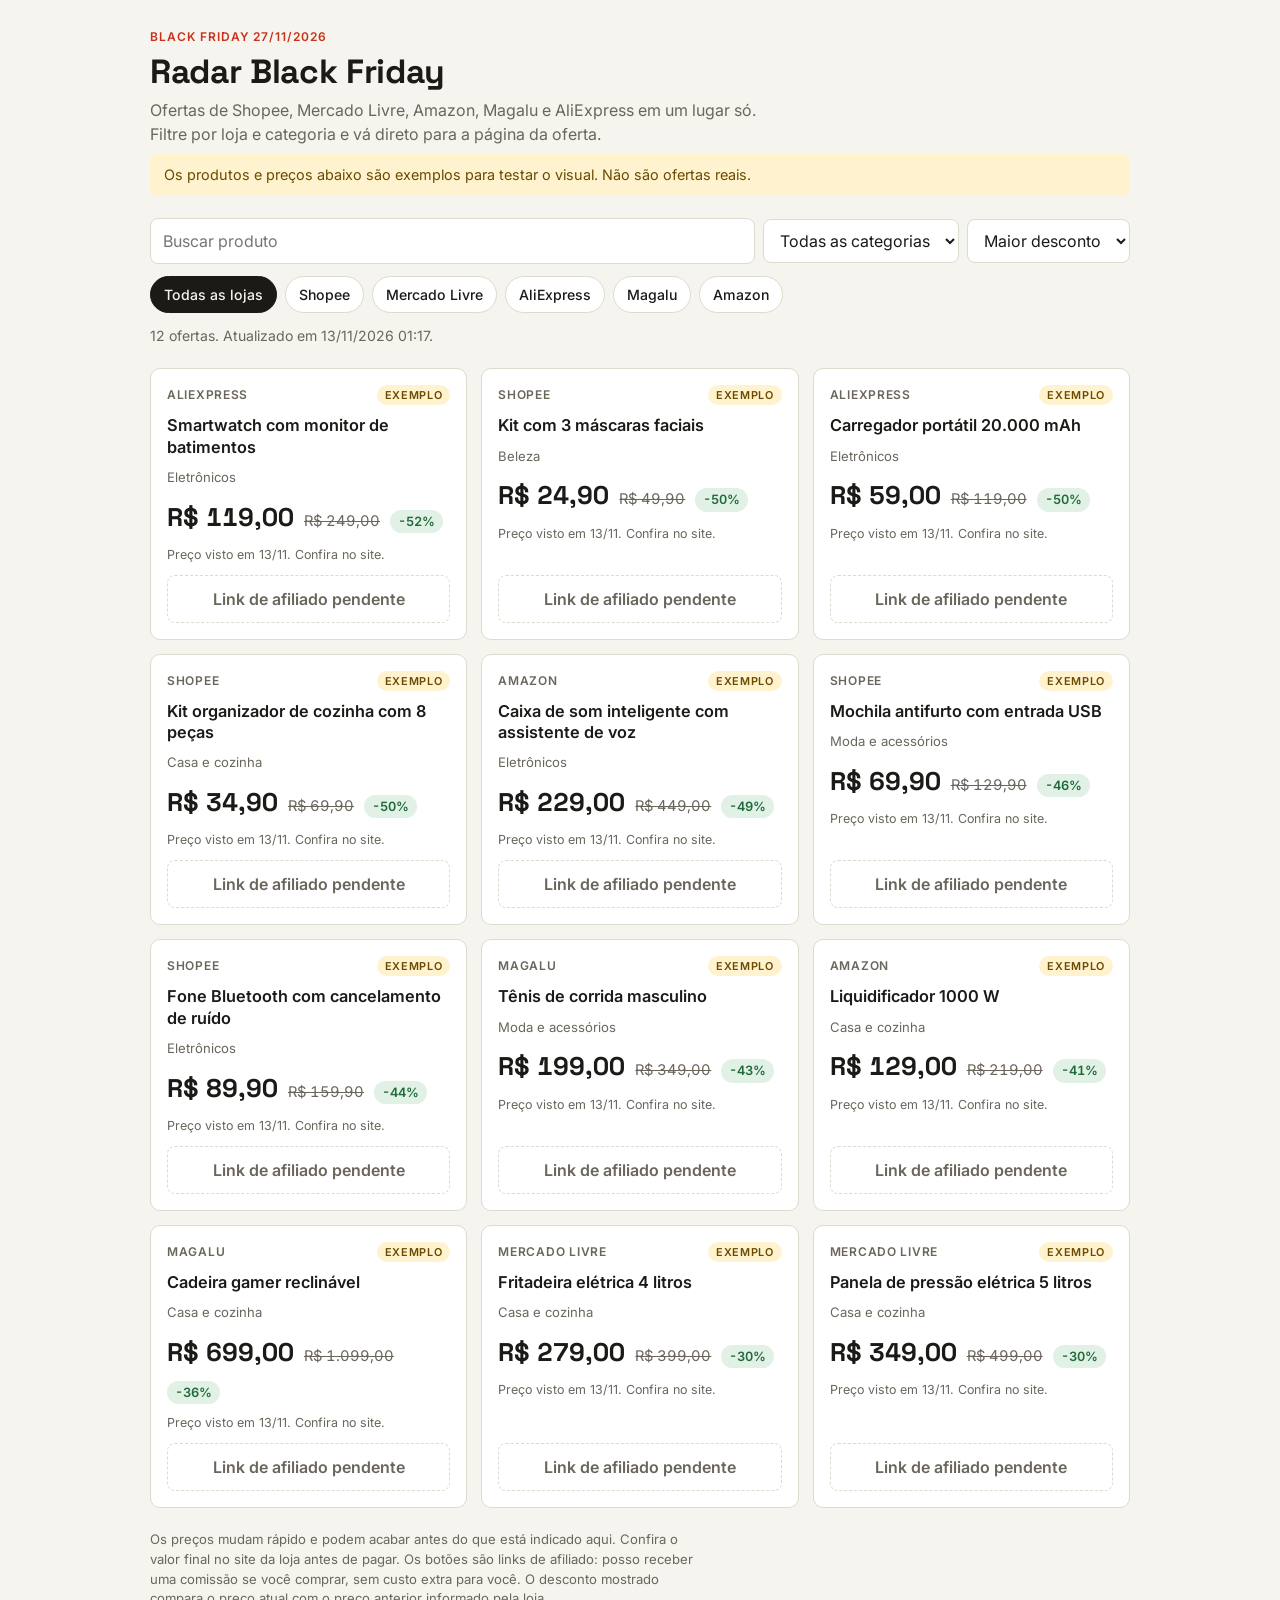
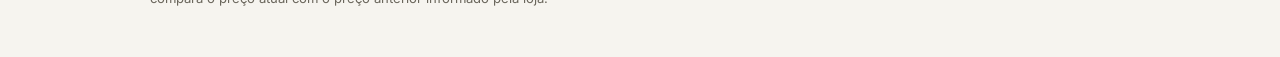
==== index.html @ 39d5b536 "Add files via upload" ====
<!doctype html>
<html lang="pt-BR">
<head>
<meta charset="utf-8">
<meta name="viewport" content="width=device-width, initial-scale=1, viewport-fit=cover">
<title>Radar Black Friday</title>
<meta name="description" content="Ofertas da Black Friday de Shopee, Mercado Livre, Amazon, Magalu e AliExpress em um só lugar.">
<link rel="stylesheet" href="https://fonts.googleapis.com/css2?family=Inter:wght@400;500;600&family=Space+Grotesk:wght@500;700&display=swap">
<style>
:root {
  color-scheme: light;
  --bg: #f6f4ef; --surface: #ffffff; --fg: #1b1a17; --muted: #6a665c; --line: #dedacd;
  --accent: #c7321b; --accent-fg: #ffffff; --deal: #1f6b3a; --deal-bg: #e1f1e6;
  --note-bg: #fff3cf; --note-fg: #6b4a00;
  --font-display: "Space Grotesk", system-ui, sans-serif;
  --font-body: "Inter", system-ui, -apple-system, "Segoe UI", sans-serif;
}
@media (prefers-color-scheme: dark) {
  :root {
    color-scheme: dark;
    --bg: #15130f; --surface: #201d17; --fg: #f0ece2; --muted: #a8a293; --line: #38342a;
    --accent: #ff6a50; --accent-fg: #1b0b07; --deal: #6fd093; --deal-bg: #173325;
    --note-bg: #3a2f10; --note-fg: #f0cd7a;
  }
}
* { box-sizing: border-box; }
body {
  margin: 0; background: var(--bg); color: var(--fg); font-family: var(--font-body); font-size: 16px; line-height: 1.5;
  padding: 28px max(16px, env(safe-area-inset-right, 0px)) 48px max(16px, env(safe-area-inset-left, 0px));
}
main { max-width: 980px; margin: 0 auto; display: flex; flex-direction: column; gap: 22px; }
h1 { font-family: var(--font-display); font-size: 2.1rem; line-height: 1.08; margin: 0; letter-spacing: -0.01em; text-wrap: balance; }
p { margin: 0; }
.eyebrow { font-size: 0.75rem; letter-spacing: 0.08em; text-transform: uppercase; color: var(--accent); font-weight: 600; }
header { display: flex; flex-direction: column; gap: 8px; }
.lede { color: var(--muted); max-width: 62ch; }
.note { background: var(--note-bg); color: var(--note-fg); border-radius: 8px; padding: 10px 14px; font-size: 0.9rem; }
.filters { display: flex; flex-direction: column; gap: 12px; }
.row { display: flex; gap: 8px; flex-wrap: wrap; align-items: center; }
.row input, .row select { font: inherit; padding: 10px 12px; border-radius: 8px; border: 1px solid var(--line); background: var(--surface); color: var(--fg); min-width: 0; }
.row input { flex: 1 1 200px; }
.chip { font: inherit; font-size: 0.88rem; font-weight: 500; cursor: pointer; padding: 7px 13px; border-radius: 99px; border: 1px solid var(--line); background: var(--surface); color: var(--fg); }
.chip[aria-pressed="true"] { background: var(--fg); color: var(--bg); border-color: var(--fg); }
:focus-visible { outline: 3px solid var(--accent); outline-offset: 2px; }
.count { color: var(--muted); font-size: 0.88rem; }
.grid { display: grid; grid-template-columns: repeat(auto-fill, minmax(260px, 1fr)); gap: 14px; }
.card { background: var(--surface); border: 1px solid var(--line); border-radius: 10px; padding: 16px; display: flex; flex-direction: column; gap: 10px; min-width: 0; }
.thumb { width: 100%; aspect-ratio: 1 / 1; object-fit: cover; border-radius: 8px; background: var(--bg); }
.top { display: flex; justify-content: space-between; gap: 8px; align-items: center; }
.store { font-size: 0.75rem; font-weight: 600; letter-spacing: 0.06em; text-transform: uppercase; color: var(--muted); }
.ex { font-size: 0.68rem; font-weight: 600; letter-spacing: 0.06em; text-transform: uppercase; padding: 2px 8px; border-radius: 99px; background: var(--note-bg); color: var(--note-fg); }
.name { font-weight: 600; font-size: 1.02rem; line-height: 1.3; overflow-wrap: anywhere; }
.cat { font-size: 0.82rem; color: var(--muted); }
.prices { display: flex; align-items: baseline; gap: 10px; flex-wrap: wrap; font-variant-numeric: tabular-nums; }
.price { font-family: var(--font-display); font-weight: 700; font-size: 1.6rem; }
.was { color: var(--muted); text-decoration: line-through; font-size: 0.92rem; }
.off { background: var(--deal-bg); color: var(--deal); font-weight: 600; font-size: 0.8rem; padding: 2px 8px; border-radius: 99px; }
.seen { font-size: 0.78rem; color: var(--muted); }
.btn { margin-top: auto; display: block; text-align: center; text-decoration: none; font-weight: 600; padding: 11px 14px; border-radius: 8px; background: var(--accent); color: var(--accent-fg); }
.btn[aria-disabled="true"] { background: transparent; color: var(--muted); border: 1px dashed var(--line); pointer-events: none; }
.empty { padding: 32px 12px; text-align: center; color: var(--muted); grid-column: 1 / -1; }
.fine { color: var(--muted); font-size: 0.82rem; max-width: 70ch; }
[hidden] { display: none !important; }
</style>
</head>
<body>
<main>
  <header>
    <span class="eyebrow">Black Friday 27/11/2026</span>
    <h1>Radar Black Friday</h1>
    <p class="lede">Ofertas de Shopee, Mercado Livre, Amazon, Magalu e AliExpress em um lugar só. Filtre por loja e categoria e vá direto para a página da oferta.</p>
    <p class="note" id="mode" hidden>Os produtos e preços abaixo são exemplos para testar o visual. Não são ofertas reais.</p>
  </header>

  <section class="filters" aria-label="Filtros">
    <div class="row">
      <input id="q" type="search" placeholder="Buscar produto" aria-label="Buscar produto" autocomplete="off">
      <select id="cat" aria-label="Categoria"></select>
      <select id="sort" aria-label="Ordenar por">
        <option value="off">Maior desconto</option>
        <option value="low">Menor preço</option>
        <option value="high">Maior preço</option>
      </select>
    </div>
    <div class="row" id="stores" role="group" aria-label="Lojas"></div>
    <p class="count" id="count" aria-live="polite">Carregando ofertas...</p>
  </section>

  <section class="grid" id="grid" aria-label="Ofertas"></section>

  <p class="fine">Os preços mudam rápido e podem acabar antes do que está indicado aqui. Confira o valor final no site da loja antes de pagar. Os botões são links de afiliado: posso receber uma comissão se você comprar, sem custo extra para você. O desconto mostrado compara o preço atual com o preço anterior informado pela loja.</p>
</main>

<script>
(function () {
  var brl = new Intl.NumberFormat("pt-BR", { style: "currency", currency: "BRL" });
  var PRODUTOS = [], LOJAS = [], CATS = [], chips = {};
  var state = { q: "", cat: "", sort: "off", lojas: {} };
  var storesEl = document.getElementById("stores");
  var catEl = document.getElementById("cat");
  var all;

  function pct(p) { return p.antes && p.antes > p.preco ? Math.round((1 - p.preco / p.antes) * 100) : 0; }
  function el(tag, cls, text) { var n = document.createElement(tag); if (cls) n.className = cls; if (text != null) n.textContent = text; return n; }
  function safeLink(u) { return /^https?:\/\//i.test(u || "") ? u : ""; }

  function sync() {
    var any = LOJAS.some(function (l) { return state.lojas[l]; });
    all.setAttribute("aria-pressed", any ? "false" : "true");
    LOJAS.forEach(function (l) { chips[l].setAttribute("aria-pressed", state.lojas[l] ? "true" : "false"); });
  }

  function montarFiltros() {
    LOJAS = []; CATS = [];
    PRODUTOS.forEach(function (p) {
      if (LOJAS.indexOf(p.loja) < 0) LOJAS.push(p.loja);
      if (CATS.indexOf(p.cat) < 0) CATS.push(p.cat);
    });
    all = el("button", "chip", "Todas as lojas"); all.type = "button"; all.setAttribute("aria-pressed", "true");
    all.addEventListener("click", function () { state.lojas = {}; sync(); render(); });
    storesEl.appendChild(all);
    LOJAS.forEach(function (l) {
      var b = el("button", "chip", l); b.type = "button"; b.setAttribute("aria-pressed", "false");
      b.addEventListener("click", function () { state.lojas[l] = !state.lojas[l]; sync(); render(); });
      storesEl.appendChild(b); chips[l] = b;
    });
    var o0 = el("option", "", "Todas as categorias"); o0.value = ""; catEl.appendChild(o0);
    CATS.forEach(function (c) { var o = el("option", "", c); o.value = c; catEl.appendChild(o); });
    document.getElementById("q").addEventListener("input", function (e) { state.q = e.target.value.toLowerCase().trim(); render(); });
    catEl.addEventListener("change", function (e) { state.cat = e.target.value; render(); });
    document.getElementById("sort").addEventListener("change", function (e) { state.sort = e.target.value; render(); });
  }

  var atualizado = "";
  function render() {
    var anyStore = LOJAS.some(function (l) { return state.lojas[l]; });
    var list = PRODUTOS.filter(function (p) {
      if (anyStore && !state.lojas[p.loja]) return false;
      if (state.cat && p.cat !== state.cat) return false;
      if (state.q && (p.nome + " " + p.loja + " " + p.cat).toLowerCase().indexOf(state.q) < 0) return false;
      return true;
    });
    list.sort(function (a, b) {
      if (state.sort === "low") return a.preco - b.preco;
      if (state.sort === "high") return b.preco - a.preco;
      return pct(b) - pct(a);
    });
    document.getElementById("count").textContent = list.length + (list.length === 1 ? " oferta" : " ofertas") + (atualizado ? ". Atualizado em " + atualizado + "." : "");
    var grid = document.getElementById("grid"); grid.innerHTML = "";
    if (!list.length) { grid.appendChild(el("p", "empty", "Nenhuma oferta com esses filtros. Limpe a busca ou escolha outra loja.")); return; }
    list.forEach(function (p) {
      var c = el("article", "card");
      var img = safeLink(p.imagem);
      if (img) {
        var im = el("img", "thumb"); im.src = img; im.alt = p.nome; im.loading = "lazy"; im.referrerPolicy = "no-referrer";
        im.addEventListener("error", function () { im.hidden = true; });
        c.appendChild(im);
      }
      var top = el("div", "top"); top.appendChild(el("span", "store", p.loja));
      if (p.exemplo) top.appendChild(el("span", "ex", "Exemplo"));
      c.appendChild(top);
      c.appendChild(el("div", "name", p.nome));
      c.appendChild(el("div", "cat", p.cat));
      var pr = el("div", "prices"); pr.appendChild(el("span", "price", brl.format(p.preco)));
      if (p.antes > p.preco) { pr.appendChild(el("span", "was", brl.format(p.antes))); pr.appendChild(el("span", "off", "-" + pct(p) + "%")); }
      c.appendChild(pr);
      c.appendChild(el("div", "seen", "Preço visto em " + (p.visto || "data não informada") + ". Confira no site."));
      var a = el("a", "btn"), href = safeLink(p.link);
      if (href) { a.href = href; a.target = "_blank"; a.rel = "noopener noreferrer sponsored nofollow"; a.textContent = "Ver oferta na " + p.loja; }
      else { a.setAttribute("aria-disabled", "true"); a.tabIndex = -1; a.textContent = "Link de afiliado pendente"; }
      c.appendChild(a);
      grid.appendChild(c);
    });
  }

  fetch("products.json?v=" + Date.now())
    .then(function (r) { if (!r.ok) throw new Error("HTTP " + r.status); return r.json(); })
    .then(function (d) {
      PRODUTOS = (d.produtos || []).filter(function (p) { return p && p.nome && p.loja && typeof p.preco === "number"; });
      atualizado = d.atualizado_em || "";
      document.getElementById("mode").hidden = !PRODUTOS.some(function (p) { return p.exemplo; });
      montarFiltros(); render();
    })
    .catch(function () {
      document.getElementById("count").textContent = "Não consegui carregar as ofertas agora. Tente de novo em instantes.";
    });
})();
</script>
</body>
</html>
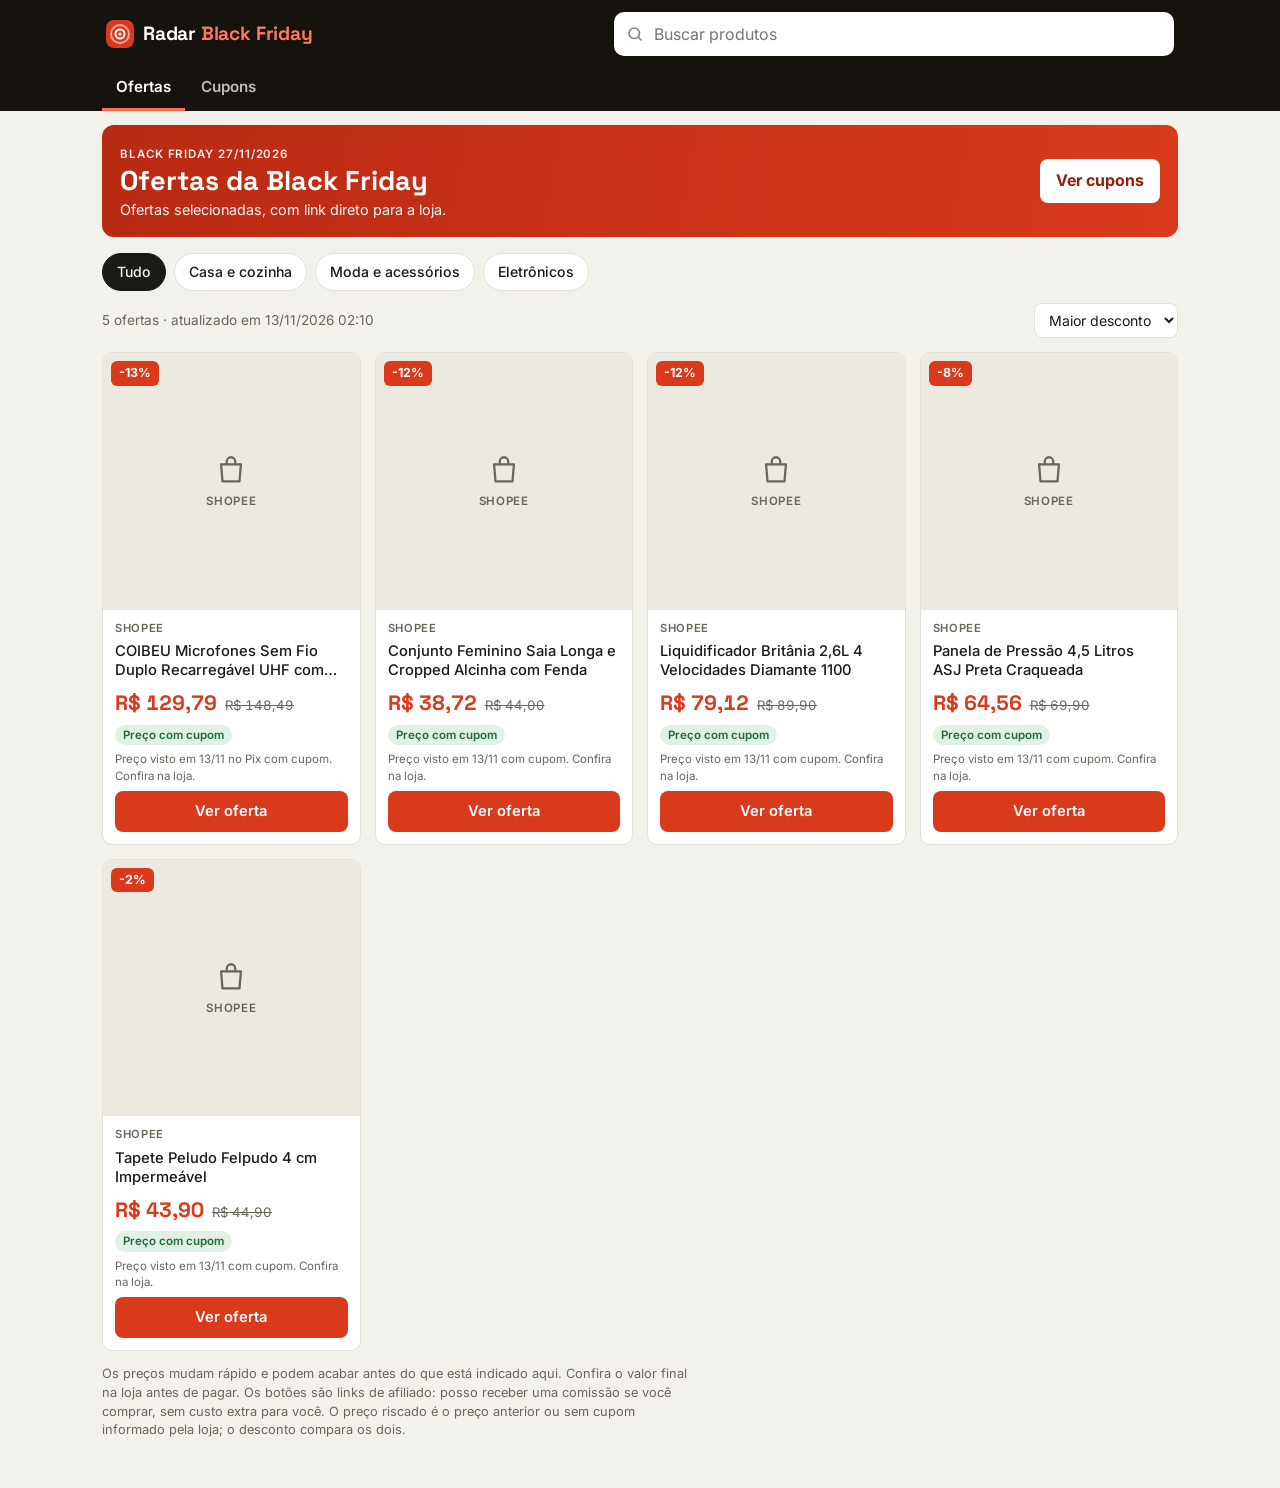
==== commit 7e8e409d: "Update index.html" ====
--- a/index.html
+++ b/index.html
@@ -4,134 +4,201 @@
 <meta charset="utf-8">
 <meta name="viewport" content="width=device-width, initial-scale=1, viewport-fit=cover">
 <title>Radar Black Friday</title>
-<meta name="description" content="Ofertas da Black Friday de Shopee, Mercado Livre, Amazon, Magalu e AliExpress em um só lugar.">
+<meta name="description" content="Ofertas da Black Friday com link direto para a loja. Filtre por categoria e compare preços.">
+<meta name="theme-color" content="#16130f">
 <link rel="stylesheet" href="https://fonts.googleapis.com/css2?family=Inter:wght@400;500;600&family=Space+Grotesk:wght@500;700&display=swap">
 <style>
 :root {
   color-scheme: light;
-  --bg: #f6f4ef; --surface: #ffffff; --fg: #1b1a17; --muted: #6a665c; --line: #dedacd;
-  --accent: #c7321b; --accent-fg: #ffffff; --deal: #1f6b3a; --deal-bg: #e1f1e6;
-  --note-bg: #fff3cf; --note-fg: #6b4a00;
+  --bg: #f3f1ec; --surface: #ffffff; --fg: #1b1a17; --muted: #6a665c; --line: #e4e0d6;
+  --accent: #d93a1c; --accent-fg: #ffffff; --head: #16130f; --head-fg: #ffffff; --input-bg: #ffffff; --input-fg: #1b1a17;
+  --tag-bg: #e1f1e6; --tag-fg: #1f6b3a; --ph: #ece9e1; --note-bg: #fff3cf; --note-fg: #6b4a00;
   --font-display: "Space Grotesk", system-ui, sans-serif;
   --font-body: "Inter", system-ui, -apple-system, "Segoe UI", sans-serif;
 }
 @media (prefers-color-scheme: dark) {
   :root {
     color-scheme: dark;
-    --bg: #15130f; --surface: #201d17; --fg: #f0ece2; --muted: #a8a293; --line: #38342a;
-    --accent: #ff6a50; --accent-fg: #1b0b07; --deal: #6fd093; --deal-bg: #173325;
-    --note-bg: #3a2f10; --note-fg: #f0cd7a;
+    --bg: #0f0d0a; --surface: #1c1914; --fg: #f0ece2; --muted: #a8a293; --line: #34302a;
+    --accent: #ff6a50; --accent-fg: #1b0b07; --head: #000000; --input-bg: #26231d; --input-fg: #f0ece2;
+    --tag-bg: #173325; --tag-fg: #6fd093; --ph: #26231d; --note-bg: #3a2f10; --note-fg: #f0cd7a;
   }
 }
 * { box-sizing: border-box; }
-body {
-  margin: 0; background: var(--bg); color: var(--fg); font-family: var(--font-body); font-size: 16px; line-height: 1.5;
-  padding: 28px max(16px, env(safe-area-inset-right, 0px)) 48px max(16px, env(safe-area-inset-left, 0px));
-}
-main { max-width: 980px; margin: 0 auto; display: flex; flex-direction: column; gap: 22px; }
-h1 { font-family: var(--font-display); font-size: 2.1rem; line-height: 1.08; margin: 0; letter-spacing: -0.01em; text-wrap: balance; }
-p { margin: 0; }
-.eyebrow { font-size: 0.75rem; letter-spacing: 0.08em; text-transform: uppercase; color: var(--accent); font-weight: 600; }
-header { display: flex; flex-direction: column; gap: 8px; }
-.lede { color: var(--muted); max-width: 62ch; }
-.note { background: var(--note-bg); color: var(--note-fg); border-radius: 8px; padding: 10px 14px; font-size: 0.9rem; }
-.filters { display: flex; flex-direction: column; gap: 12px; }
-.row { display: flex; gap: 8px; flex-wrap: wrap; align-items: center; }
-.row input, .row select { font: inherit; padding: 10px 12px; border-radius: 8px; border: 1px solid var(--line); background: var(--surface); color: var(--fg); min-width: 0; }
-.row input { flex: 1 1 200px; }
-.chip { font: inherit; font-size: 0.88rem; font-weight: 500; cursor: pointer; padding: 7px 13px; border-radius: 99px; border: 1px solid var(--line); background: var(--surface); color: var(--fg); }
+body { margin: 0; background: var(--bg); color: var(--fg); font-family: var(--font-body); font-size: 16px; line-height: 1.45; }
+p, h1, h2 { margin: 0; }
+a { color: inherit; }
+:focus-visible { outline: 3px solid var(--accent); outline-offset: 2px; }
+.sr { position: absolute; width: 1px; height: 1px; overflow: hidden; clip: rect(0 0 0 0); white-space: nowrap; }
+[hidden] { display: none !important; }
+
+.top { background: var(--head); color: var(--head-fg); }
+.top-in { max-width: 1100px; margin: 0 auto; padding: 12px max(16px, env(safe-area-inset-right, 0px)) 10px max(16px, env(safe-area-inset-left, 0px)); display: flex; flex-wrap: wrap; align-items: center; gap: 10px 18px; }
+.brand { display: flex; align-items: center; gap: 9px; text-decoration: none; color: inherit; font-family: var(--font-display); font-weight: 700; font-size: 1.2rem; letter-spacing: -0.01em; }
+.brand b { color: #ff7a5c; font-weight: 700; }
+.search { position: relative; flex: 1 1 100%; order: 3; }
+.search svg { position: absolute; left: 12px; top: 50%; transform: translateY(-50%); color: #8a857a; pointer-events: none; }
+.search input { width: 100%; font: inherit; height: 44px; padding: 0 14px 0 40px; border: 0; border-radius: 10px; background: var(--input-bg); color: var(--input-fg); }
+.tabs { max-width: 1100px; margin: 0 auto; padding: 0 max(12px, env(safe-area-inset-right, 0px)) 0 max(12px, env(safe-area-inset-left, 0px)); display: flex; gap: 2px; }
+.tabs a { text-decoration: none; padding: 10px 14px; font-weight: 600; font-size: 0.95rem; color: rgba(255,255,255,0.72); border-bottom: 3px solid transparent; }
+.tabs a[aria-current="page"] { color: #fff; border-bottom-color: #ff6a50; }
+@media (min-width: 720px) { .search { order: 0; flex: 1 1 360px; max-width: 560px; margin-left: auto; } }
+
+.wrap { max-width: 1100px; margin: 0 auto; padding: 14px max(12px, env(safe-area-inset-right, 0px)) 48px max(12px, env(safe-area-inset-left, 0px)); display: flex; flex-direction: column; gap: 14px; }
+.hero { border-radius: 12px; padding: 16px 18px; color: #fff; background: linear-gradient(100deg, #b82a12, #d93a1c); display: flex; align-items: center; justify-content: space-between; gap: 14px; flex-wrap: wrap; }
+.hero .eyebrow { font-size: 0.72rem; letter-spacing: 0.08em; text-transform: uppercase; font-weight: 600; opacity: 0.92; }
+.hero strong { display: block; font-family: var(--font-display); font-size: 1.7rem; line-height: 1.1; margin: 2px 0 4px; }
+.hero p { font-size: 0.9rem; opacity: 0.95; }
+.hero a { text-decoration: none; background: #fff; color: #8f200c; font-weight: 700; padding: 10px 16px; border-radius: 8px; white-space: nowrap; }
+.note { background: var(--note-bg); color: var(--note-fg); border-radius: 8px; padding: 10px 14px; font-size: 0.88rem; }
+
+.chips { display: flex; gap: 8px; flex-wrap: wrap; }
+.chips.scroll { flex-wrap: nowrap; overflow-x: auto; margin: 0 -12px; padding: 2px 12px; scrollbar-width: none; }
+.chips.scroll::-webkit-scrollbar { display: none; }
+.chip { flex: none; font: inherit; font-size: 0.88rem; font-weight: 500; cursor: pointer; padding: 8px 14px; border-radius: 99px; border: 1px solid var(--line); background: var(--surface); color: var(--fg); }
 .chip[aria-pressed="true"] { background: var(--fg); color: var(--bg); border-color: var(--fg); }
-:focus-visible { outline: 3px solid var(--accent); outline-offset: 2px; }
-.count { color: var(--muted); font-size: 0.88rem; }
-.grid { display: grid; grid-template-columns: repeat(auto-fill, minmax(260px, 1fr)); gap: 14px; }
-.card { background: var(--surface); border: 1px solid var(--line); border-radius: 10px; padding: 16px; display: flex; flex-direction: column; gap: 10px; min-width: 0; }
-.thumb { width: 100%; aspect-ratio: 1 / 1; object-fit: cover; border-radius: 8px; background: var(--bg); }
-.top { display: flex; justify-content: space-between; gap: 8px; align-items: center; }
-.store { font-size: 0.75rem; font-weight: 600; letter-spacing: 0.06em; text-transform: uppercase; color: var(--muted); }
-.ex { font-size: 0.68rem; font-weight: 600; letter-spacing: 0.06em; text-transform: uppercase; padding: 2px 8px; border-radius: 99px; background: var(--note-bg); color: var(--note-fg); }
-.name { font-weight: 600; font-size: 1.02rem; line-height: 1.3; overflow-wrap: anywhere; }
-.cat { font-size: 0.82rem; color: var(--muted); }
-.prices { display: flex; align-items: baseline; gap: 10px; flex-wrap: wrap; font-variant-numeric: tabular-nums; }
-.price { font-family: var(--font-display); font-weight: 700; font-size: 1.6rem; }
-.was { color: var(--muted); text-decoration: line-through; font-size: 0.92rem; }
-.off { background: var(--deal-bg); color: var(--deal); font-weight: 600; font-size: 0.8rem; padding: 2px 8px; border-radius: 99px; }
-.seen { font-size: 0.78rem; color: var(--muted); }
-.btn { margin-top: auto; display: block; text-align: center; text-decoration: none; font-weight: 600; padding: 11px 14px; border-radius: 8px; background: var(--accent); color: var(--accent-fg); }
-.btn[aria-disabled="true"] { background: transparent; color: var(--muted); border: 1px dashed var(--line); pointer-events: none; }
+.chips.stores .chip { font-size: 0.8rem; padding: 6px 12px; color: var(--muted); }
+.chips.stores .chip[aria-pressed="true"] { color: var(--bg); }
+.meta { display: flex; justify-content: space-between; align-items: center; gap: 10px; }
+.count { color: var(--muted); font-size: 0.85rem; }
+.sort select { font: inherit; font-size: 0.88rem; padding: 7px 10px; border-radius: 8px; border: 1px solid var(--line); background: var(--surface); color: var(--fg); }
+
+.grid { display: grid; grid-template-columns: repeat(2, minmax(0, 1fr)); gap: 10px; }
+@media (min-width: 640px) { .grid { grid-template-columns: repeat(3, minmax(0, 1fr)); gap: 14px; } }
+@media (min-width: 900px) { .grid { grid-template-columns: repeat(4, minmax(0, 1fr)); } }
+.card { background: var(--surface); border: 1px solid var(--line); border-radius: 10px; overflow: hidden; display: flex; flex-direction: column; min-width: 0; }
+.media { position: relative; display: block; aspect-ratio: 1 / 1; background: #fff; text-decoration: none; color: inherit; }
+.media img { width: 100%; height: 100%; object-fit: contain; display: block; }
+.ph { width: 100%; height: 100%; background: var(--ph); display: flex; flex-direction: column; align-items: center; justify-content: center; gap: 6px; color: var(--muted); font-size: 0.72rem; font-weight: 600; letter-spacing: 0.06em; text-transform: uppercase; }
+.badge { position: absolute; top: 8px; left: 8px; background: var(--accent); color: var(--accent-fg); font-weight: 700; font-size: 0.78rem; padding: 3px 8px; border-radius: 6px; }
+.body { padding: 10px 12px 12px; display: flex; flex-direction: column; gap: 6px; flex: 1; }
+.store { font-size: 0.7rem; font-weight: 600; letter-spacing: 0.06em; text-transform: uppercase; color: var(--muted); display: flex; gap: 6px; align-items: center; flex-wrap: wrap; }
+.ex { font-size: 0.64rem; padding: 1px 7px; border-radius: 99px; background: var(--note-bg); color: var(--note-fg); }
+.name { font-size: 0.92rem; font-weight: 500; line-height: 1.3; display: -webkit-box; -webkit-line-clamp: 2; -webkit-box-orient: vertical; overflow: hidden; overflow-wrap: anywhere; text-decoration: none; min-height: 2.6em; }
+.prices { display: flex; align-items: baseline; gap: 8px; flex-wrap: wrap; margin-top: 2px; font-variant-numeric: tabular-nums; }
+.price { font-family: var(--font-display); font-weight: 700; font-size: 1.3rem; color: var(--accent); }
+.was { color: var(--muted); text-decoration: line-through; font-size: 0.82rem; }
+.tag { align-self: flex-start; background: var(--tag-bg); color: var(--tag-fg); font-size: 0.72rem; font-weight: 600; padding: 2px 8px; border-radius: 99px; }
+.seen { font-size: 0.72rem; color: var(--muted); }
+.btn { margin-top: auto; display: block; text-align: center; text-decoration: none; font-weight: 600; font-size: 0.92rem; padding: 10px 12px; border-radius: 8px; background: var(--accent); color: var(--accent-fg); }
+.btn[aria-disabled="true"] { background: transparent; color: var(--muted); border: 1px dashed var(--line); }
 .empty { padding: 32px 12px; text-align: center; color: var(--muted); grid-column: 1 / -1; }
-.fine { color: var(--muted); font-size: 0.82rem; max-width: 70ch; }
-[hidden] { display: none !important; }
+.fine { color: var(--muted); font-size: 0.8rem; max-width: 74ch; }
 </style>
 </head>
 <body>
-<main>
-  <header>
-    <span class="eyebrow">Black Friday 27/11/2026</span>
-    <h1>Radar Black Friday</h1>
-    <p class="lede">Ofertas de Shopee, Mercado Livre, Amazon, Magalu e AliExpress em um lugar só. Filtre por loja e categoria e vá direto para a página da oferta.</p>
-    <p class="note" id="mode" hidden>Os produtos e preços abaixo são exemplos para testar o visual. Não são ofertas reais.</p>
-  </header>
-
-  <section class="filters" aria-label="Filtros">
-    <div class="row">
-      <input id="q" type="search" placeholder="Buscar produto" aria-label="Buscar produto" autocomplete="off">
-      <select id="cat" aria-label="Categoria"></select>
-      <select id="sort" aria-label="Ordenar por">
-        <option value="off">Maior desconto</option>
-        <option value="low">Menor preço</option>
-        <option value="high">Maior preço</option>
-      </select>
+<header class="top">
+  <div class="top-in">
+    <a class="brand" href="./" aria-label="Radar Black Friday, página inicial">
+      <svg width="28" height="28" viewBox="0 0 28 28" fill="none" aria-hidden="true"><rect width="28" height="28" rx="8" fill="#d93a1c"/><circle cx="14" cy="14" r="9" stroke="#fff" stroke-width="2" opacity=".55"/><circle cx="14" cy="14" r="4.5" stroke="#fff" stroke-width="2"/><circle cx="14" cy="14" r="1.6" fill="#fff"/></svg>
+      <span>Radar <b>Black Friday</b></span>
+    </a>
+    <label class="search">
+      <span class="sr">Buscar produto</span>
+      <svg width="18" height="18" viewBox="0 0 24 24" fill="none" stroke="currentColor" stroke-width="2.2" stroke-linecap="round" aria-hidden="true"><circle cx="11" cy="11" r="7"/><path d="M20 20l-3.5-3.5"/></svg>
+      <input id="q" type="search" placeholder="Buscar produtos" autocomplete="off">
+    </label>
+  </div>
+  <nav class="tabs" aria-label="Seções">
+    <a href="./" aria-current="page">Ofertas</a>
+    <a href="cupons.html">Cupons</a>
+  </nav>
+</header>
+
+<main class="wrap">
+  <section class="hero" aria-label="Black Friday">
+    <div>
+      <span class="eyebrow">Black Friday 27/11/2026</span>
+      <strong id="dias">Ofertas da Black Friday</strong>
+      <p>Ofertas selecionadas, com link direto para a loja.</p>
     </div>
-    <div class="row" id="stores" role="group" aria-label="Lojas"></div>
-    <p class="count" id="count" aria-live="polite">Carregando ofertas...</p>
+    <a href="cupons.html">Ver cupons</a>
   </section>
+  <p class="note" id="mode" hidden>Os produtos e preços abaixo são exemplos para testar o visual. Não são ofertas reais.</p>
+
+  <section aria-label="Filtros" style="display:flex;flex-direction:column;gap:10px">
+    <div class="chips scroll" id="cats" role="group" aria-label="Categorias"></div>
+    <div class="chips stores" id="stores" role="group" aria-label="Lojas" hidden></div>
+    <div class="meta">
+      <p class="count" id="count" aria-live="polite">Carregando ofertas...</p>
+      <label class="sort"><span class="sr">Ordenar por</span>
+        <select id="sort">
+          <option value="off">Maior desconto</option>
+          <option value="low">Menor preço</option>
+          <option value="high">Maior preço</option>
+        </select>
+      </label>
+    </div>
+  </section>
 
   <section class="grid" id="grid" aria-label="Ofertas"></section>
 
-  <p class="fine">Os preços mudam rápido e podem acabar antes do que está indicado aqui. Confira o valor final no site da loja antes de pagar. Os botões são links de afiliado: posso receber uma comissão se você comprar, sem custo extra para você. O desconto mostrado compara o preço atual com o preço anterior informado pela loja.</p>
+  <p class="fine">Os preços mudam rápido e podem acabar antes do que está indicado aqui. Confira o valor final na loja antes de pagar. Os botões são links de afiliado: posso receber uma comissão se você comprar, sem custo extra para você. O preço riscado é o preço anterior ou sem cupom informado pela loja; o desconto compara os dois.</p>
 </main>
 
 <script>
 (function () {
   var brl = new Intl.NumberFormat("pt-BR", { style: "currency", currency: "BRL" });
-  var PRODUTOS = [], LOJAS = [], CATS = [], chips = {};
+  var PRODUTOS = [], LOJAS = [], CATS = [], chipsL = {}, chipsC = {};
   var state = { q: "", cat: "", sort: "off", lojas: {} };
   var storesEl = document.getElementById("stores");
-  var catEl = document.getElementById("cat");
-  var all;
+  var catsEl = document.getElementById("cats");
+  var allStores, allCats, atualizado = "";
 
   function pct(p) { return p.antes && p.antes > p.preco ? Math.round((1 - p.preco / p.antes) * 100) : 0; }
   function el(tag, cls, text) { var n = document.createElement(tag); if (cls) n.className = cls; if (text != null) n.textContent = text; return n; }
   function safeLink(u) { return /^https?:\/\//i.test(u || "") ? u : ""; }
+  function safeImg(u) {
+    u = String(u || "").trim();
+    if (/^https:\/\//i.test(u)) return u;
+    if (/^[\w\-][\w\-.\/]*\.(jpe?g|png|webp|gif|avif)$/i.test(u) && u.indexOf("..") < 0) return u;
+    return "";
+  }
+  var BAG = '<svg width="34" height="34" viewBox="0 0 24 24" fill="none" stroke="currentColor" stroke-width="1.6" stroke-linecap="round" stroke-linejoin="round" aria-hidden="true"><path d="M5 8h14l-1 12H6L5 8z"/><path d="M9 8V6a3 3 0 0 1 6 0v2"/></svg>';
+  function placeholder(p) { var d = el("div", "ph"); d.innerHTML = BAG; d.appendChild(el("span", "", p.loja)); return d; }
+
+  (function contagem() {
+    var alvo = new Date(2026, 10, 27), hoje = new Date(); hoje.setHours(0, 0, 0, 0);
+    var d = Math.round((alvo - hoje) / 86400000), t = document.getElementById("dias");
+    if (d > 1) t.textContent = "Faltam " + d + " dias";
+    else if (d === 1) t.textContent = "Falta 1 dia";
+    else if (d === 0) t.textContent = "A Black Friday é hoje!";
+  })();
 
   function sync() {
     var any = LOJAS.some(function (l) { return state.lojas[l]; });
-    all.setAttribute("aria-pressed", any ? "false" : "true");
-    LOJAS.forEach(function (l) { chips[l].setAttribute("aria-pressed", state.lojas[l] ? "true" : "false"); });
+    allStores.setAttribute("aria-pressed", any ? "false" : "true");
+    LOJAS.forEach(function (l) { chipsL[l].setAttribute("aria-pressed", state.lojas[l] ? "true" : "false"); });
+    allCats.setAttribute("aria-pressed", state.cat ? "false" : "true");
+    CATS.forEach(function (c) { chipsC[c].setAttribute("aria-pressed", state.cat === c ? "true" : "false"); });
   }
 
   function montarFiltros() {
-    LOJAS = []; CATS = [];
     PRODUTOS.forEach(function (p) {
       if (LOJAS.indexOf(p.loja) < 0) LOJAS.push(p.loja);
       if (CATS.indexOf(p.cat) < 0) CATS.push(p.cat);
     });
-    all = el("button", "chip", "Todas as lojas"); all.type = "button"; all.setAttribute("aria-pressed", "true");
-    all.addEventListener("click", function () { state.lojas = {}; sync(); render(); });
-    storesEl.appendChild(all);
+    allCats = el("button", "chip", "Tudo"); allCats.type = "button"; allCats.setAttribute("aria-pressed", "true");
+    allCats.addEventListener("click", function () { state.cat = ""; sync(); render(); });
+    catsEl.appendChild(allCats);
+    CATS.forEach(function (c) {
+      var b = el("button", "chip", c); b.type = "button"; b.setAttribute("aria-pressed", "false");
+      b.addEventListener("click", function () { state.cat = c; sync(); render(); });
+      catsEl.appendChild(b); chipsC[c] = b;
+    });
+    allStores = el("button", "chip", "Todas as lojas"); allStores.type = "button"; allStores.setAttribute("aria-pressed", "true");
+    allStores.addEventListener("click", function () { state.lojas = {}; sync(); render(); });
+    storesEl.appendChild(allStores);
     LOJAS.forEach(function (l) {
       var b = el("button", "chip", l); b.type = "button"; b.setAttribute("aria-pressed", "false");
       b.addEventListener("click", function () { state.lojas[l] = !state.lojas[l]; sync(); render(); });
-      storesEl.appendChild(b); chips[l] = b;
-    });
-    var o0 = el("option", "", "Todas as categorias"); o0.value = ""; catEl.appendChild(o0);
-    CATS.forEach(function (c) { var o = el("option", "", c); o.value = c; catEl.appendChild(o); });
+      storesEl.appendChild(b); chipsL[l] = b;
+    });
+    storesEl.hidden = LOJAS.length < 2;
     document.getElementById("q").addEventListener("input", function (e) { state.q = e.target.value.toLowerCase().trim(); render(); });
-    catEl.addEventListener("change", function (e) { state.cat = e.target.value; render(); });
     document.getElementById("sort").addEventListener("change", function (e) { state.sort = e.target.value; render(); });
   }
 
-  var atualizado = "";
   function render() {
     var anyStore = LOJAS.some(function (l) { return state.lojas[l]; });
     var list = PRODUTOS.filter(function (p) {
@@ -145,30 +212,39 @@
       if (state.sort === "high") return b.preco - a.preco;
       return pct(b) - pct(a);
     });
-    document.getElementById("count").textContent = list.length + (list.length === 1 ? " oferta" : " ofertas") + (atualizado ? ". Atualizado em " + atualizado + "." : "");
+    document.getElementById("count").textContent = list.length + (list.length === 1 ? " oferta" : " ofertas") + (atualizado ? " · atualizado em " + atualizado : "");
     var grid = document.getElementById("grid"); grid.innerHTML = "";
-    if (!list.length) { grid.appendChild(el("p", "empty", "Nenhuma oferta com esses filtros. Limpe a busca ou escolha outra loja.")); return; }
+    if (!list.length) { grid.appendChild(el("p", "empty", "Nenhuma oferta com esses filtros. Limpe a busca ou escolha outra categoria.")); return; }
     list.forEach(function (p) {
+      var href = safeLink(p.link), img = safeImg(p.imagem);
       var c = el("article", "card");
-      var img = safeLink(p.imagem);
+      var media = el(href ? "a" : "div", "media");
+      if (href) { media.href = href; media.target = "_blank"; media.rel = "noopener noreferrer sponsored nofollow"; media.tabIndex = -1; media.setAttribute("aria-hidden", "true"); }
       if (img) {
-        var im = el("img", "thumb"); im.src = img; im.alt = p.nome; im.loading = "lazy"; im.referrerPolicy = "no-referrer";
-        im.addEventListener("error", function () { im.hidden = true; });
-        c.appendChild(im);
-      }
-      var top = el("div", "top"); top.appendChild(el("span", "store", p.loja));
-      if (p.exemplo) top.appendChild(el("span", "ex", "Exemplo"));
-      c.appendChild(top);
-      c.appendChild(el("div", "name", p.nome));
-      c.appendChild(el("div", "cat", p.cat));
+        var im = el("img"); im.src = img; im.alt = p.nome; im.loading = "lazy"; im.referrerPolicy = "no-referrer";
+        im.addEventListener("error", function () { if (im.parentNode) im.parentNode.replaceChild(placeholder(p), im); });
+        media.appendChild(im);
+      } else { media.appendChild(placeholder(p)); }
+      if (pct(p) > 0) media.appendChild(el("span", "badge", "-" + pct(p) + "%"));
+      c.appendChild(media);
+
+      var body = el("div", "body");
+      var st = el("div", "store"); st.appendChild(el("span", "", p.loja));
+      if (p.exemplo) st.appendChild(el("span", "ex", "Exemplo"));
+      body.appendChild(st);
+      var nm = el(href ? "a" : "div", "name", p.nome); nm.title = p.nome;
+      if (href) { nm.href = href; nm.target = "_blank"; nm.rel = "noopener noreferrer sponsored nofollow"; }
+      body.appendChild(nm);
       var pr = el("div", "prices"); pr.appendChild(el("span", "price", brl.format(p.preco)));
-      if (p.antes > p.preco) { pr.appendChild(el("span", "was", brl.format(p.antes))); pr.appendChild(el("span", "off", "-" + pct(p) + "%")); }
-      c.appendChild(pr);
-      c.appendChild(el("div", "seen", "Preço visto em " + (p.visto || "data não informada") + ". Confira no site."));
-      var a = el("a", "btn"), href = safeLink(p.link);
-      if (href) { a.href = href; a.target = "_blank"; a.rel = "noopener noreferrer sponsored nofollow"; a.textContent = "Ver oferta na " + p.loja; }
-      else { a.setAttribute("aria-disabled", "true"); a.tabIndex = -1; a.textContent = "Link de afiliado pendente"; }
-      c.appendChild(a);
+      if (p.antes > p.preco) pr.appendChild(el("span", "was", brl.format(p.antes)));
+      body.appendChild(pr);
+      if (/cupom/i.test(p.visto || "")) body.appendChild(el("span", "tag", "Preço com cupom"));
+      body.appendChild(el("div", "seen", "Preço visto em " + (p.visto || "data não informada") + ". Confira na loja."));
+      var a = el("a", "btn");
+      if (href) { a.href = href; a.target = "_blank"; a.rel = "noopener noreferrer sponsored nofollow"; a.textContent = "Ver oferta"; }
+      else { a.setAttribute("aria-disabled", "true"); a.tabIndex = -1; a.textContent = "Link em breve"; }
+      body.appendChild(a);
+      c.appendChild(body);
       grid.appendChild(c);
     });
   }
@@ -179,7 +255,7 @@
       PRODUTOS = (d.produtos || []).filter(function (p) { return p && p.nome && p.loja && typeof p.preco === "number"; });
       atualizado = d.atualizado_em || "";
       document.getElementById("mode").hidden = !PRODUTOS.some(function (p) { return p.exemplo; });
-      montarFiltros(); render();
+      montarFiltros(); sync(); render();
     })
     .catch(function () {
       document.getElementById("count").textContent = "Não consegui carregar as ofertas agora. Tente de novo em instantes.";
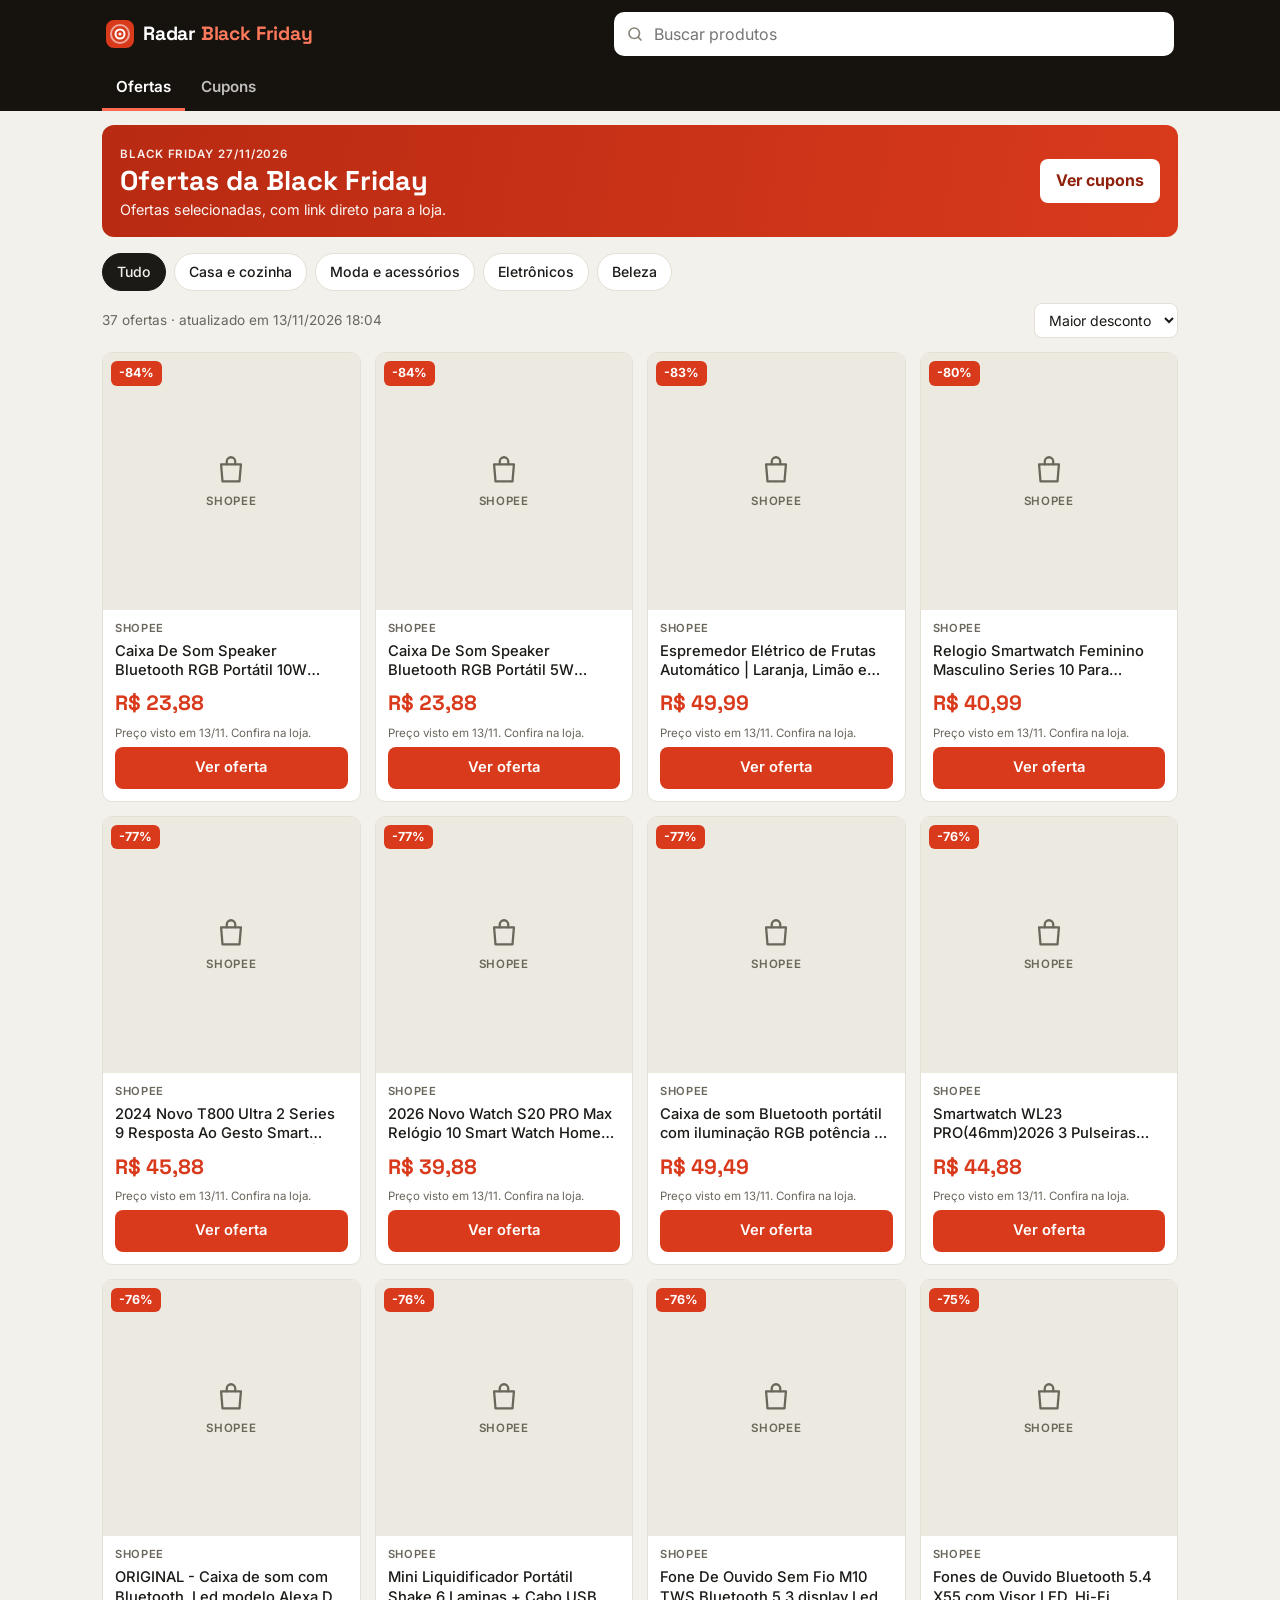
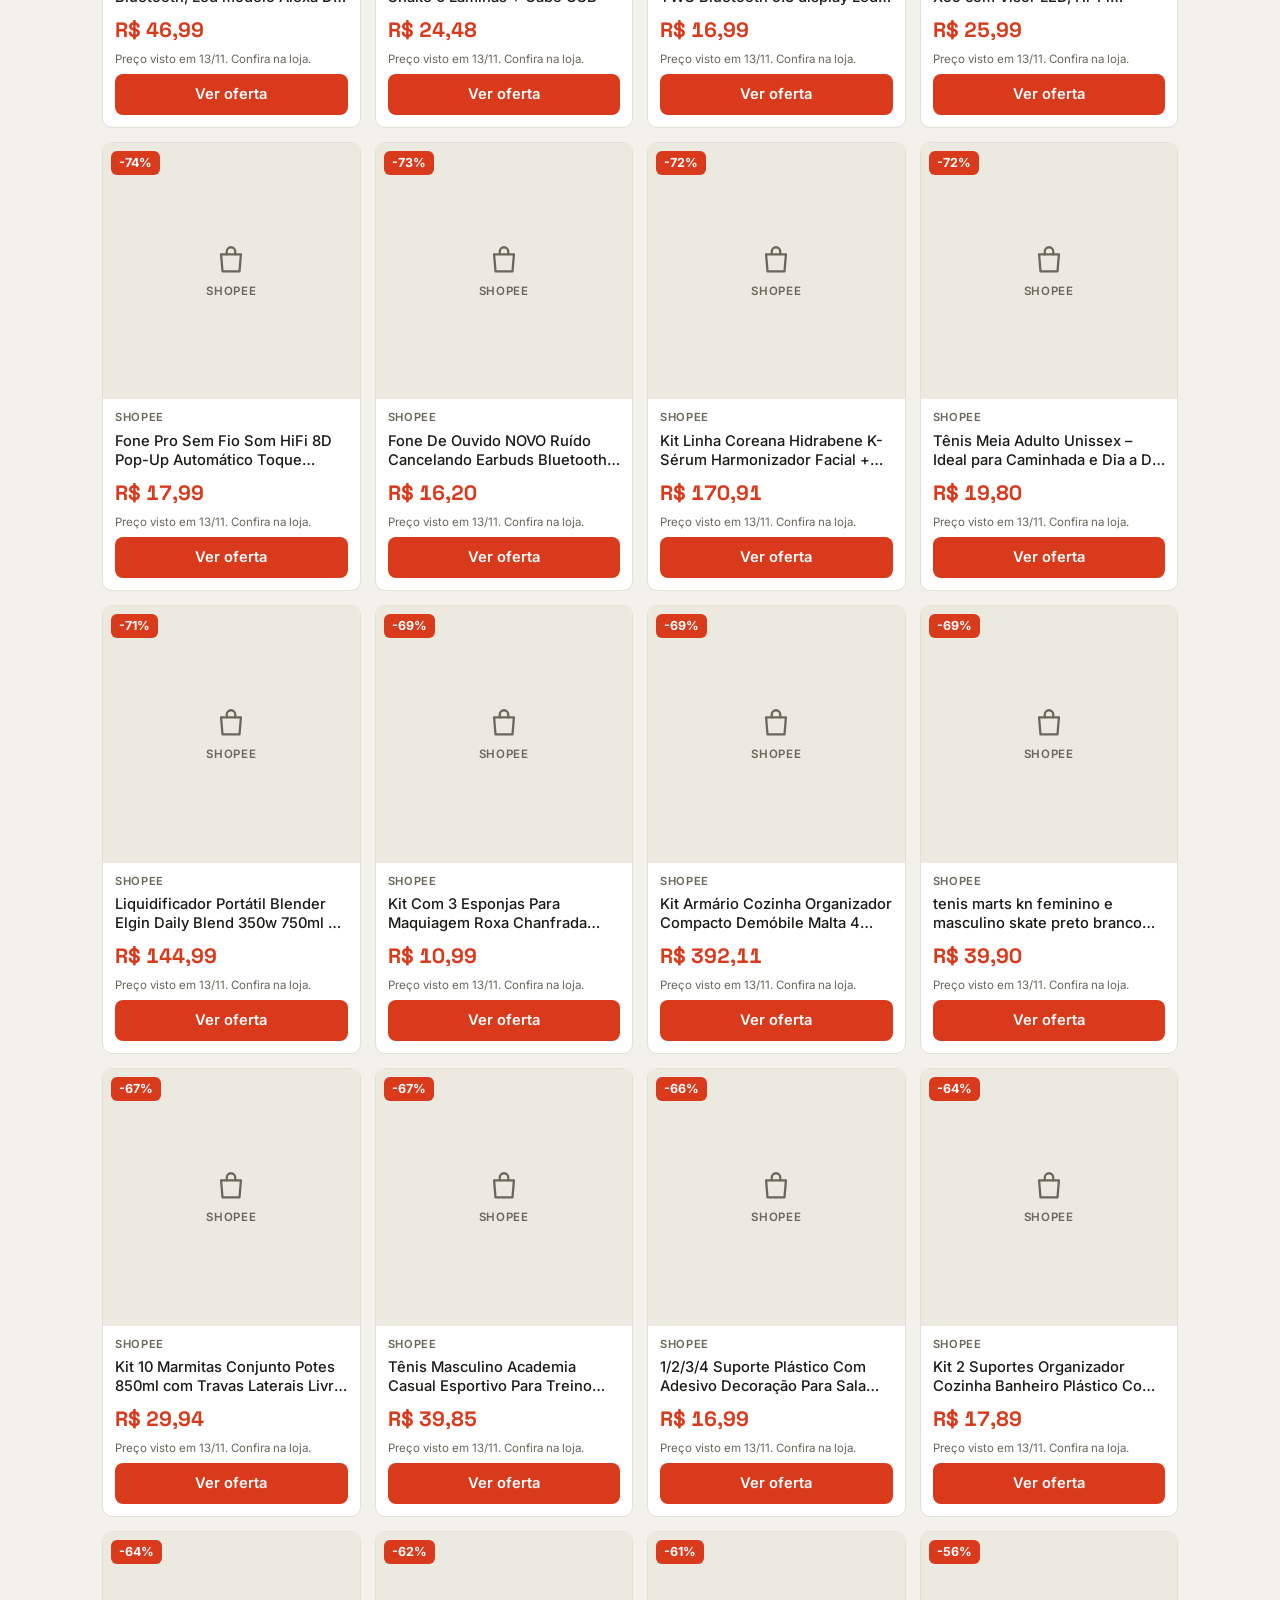
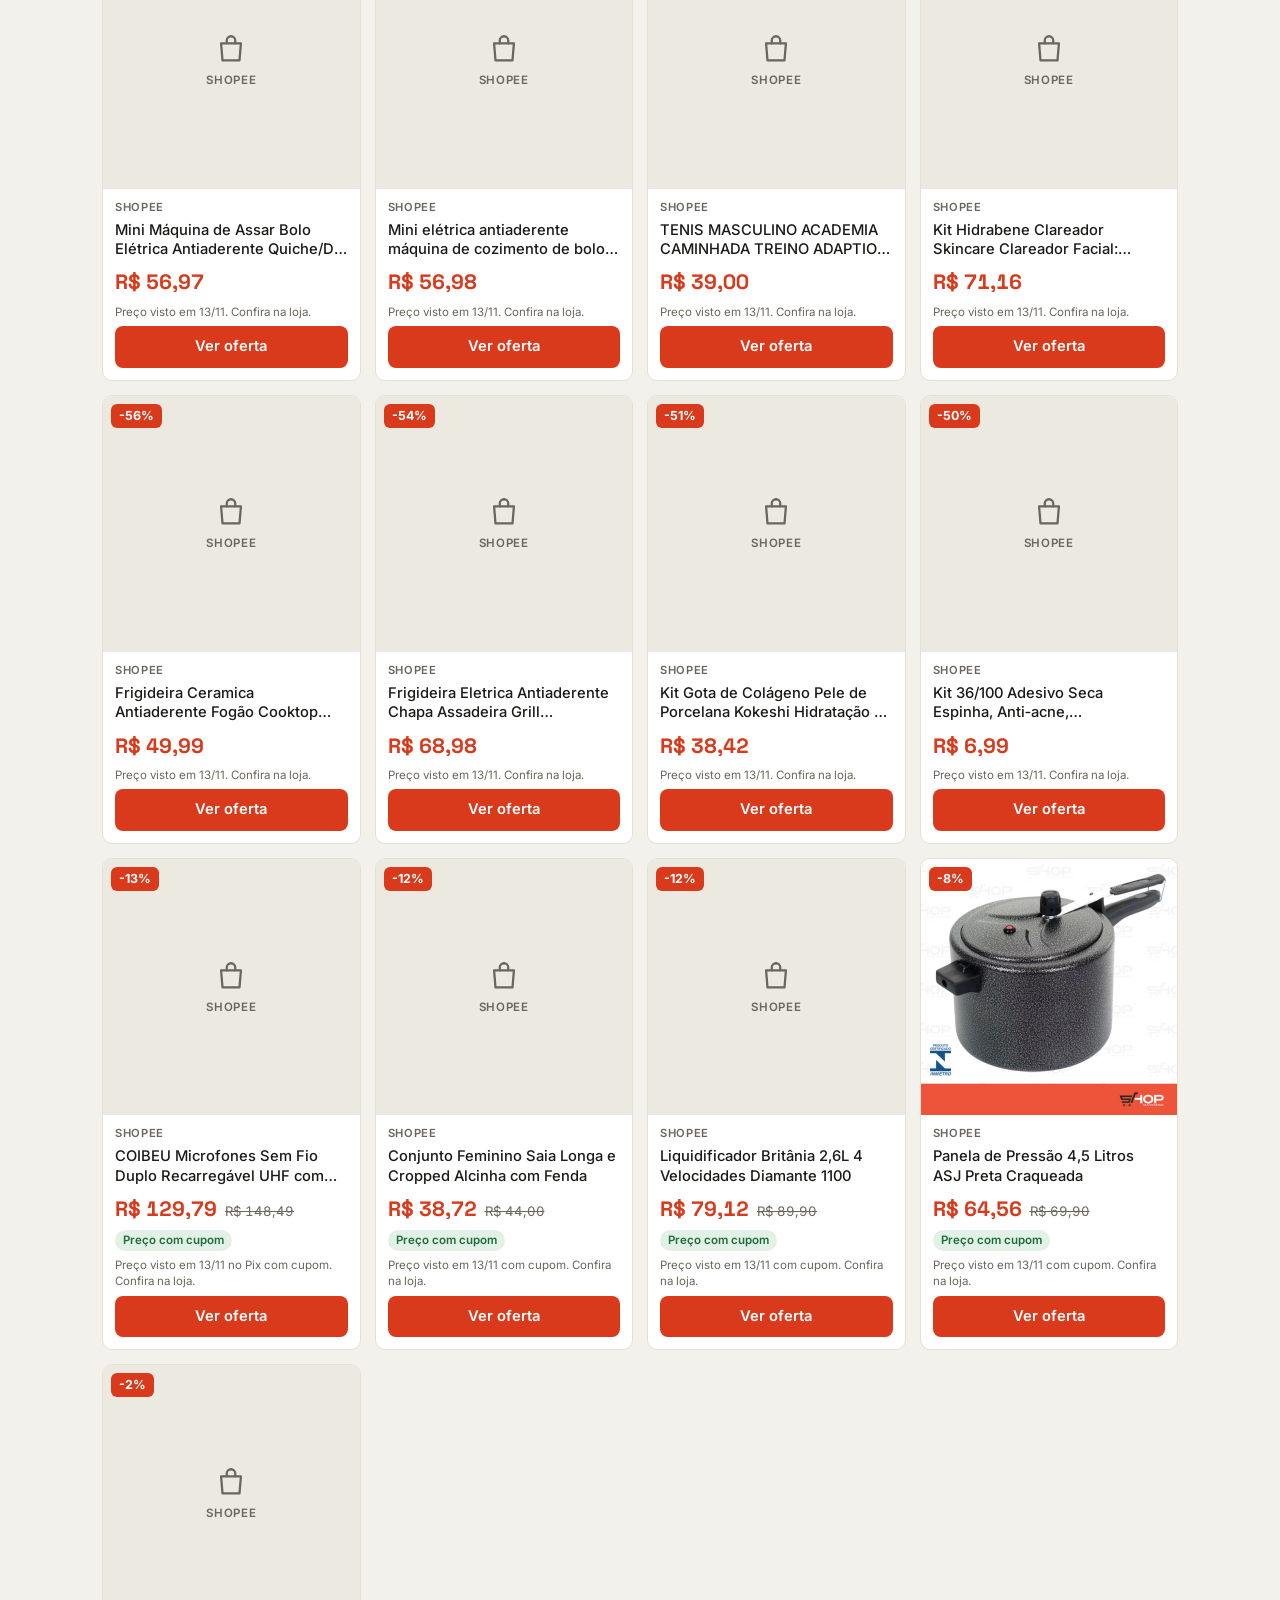
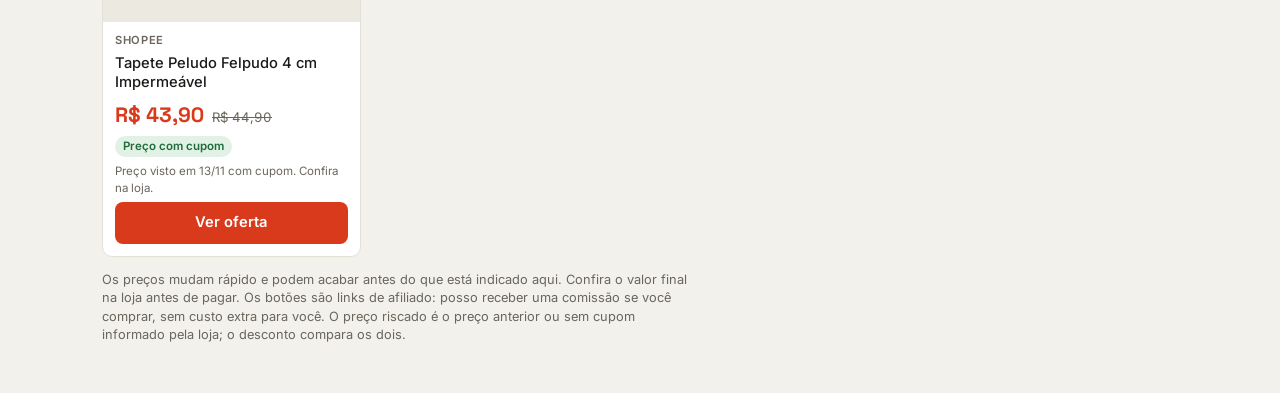
==== commit 65914662: "Update pct function for better discount handling Refactor pct function to include discount calculati" ====
--- a/index.html
+++ b/index.html
@@ -145,7 +145,7 @@
   var catsEl = document.getElementById("cats");
   var allStores, allCats, atualizado = "";
 
-  function pct(p) { return p.antes && p.antes > p.preco ? Math.round((1 - p.preco / p.antes) * 100) : 0; }
+  function pct(p) { if (p.antes && p.antes > p.preco) { return Math.round((1 - p.preco / p.antes) * 100); } return p.desconto > 0 ? Math.round(p.desconto) : 0; }
   function el(tag, cls, text) { var n = document.createElement(tag); if (cls) n.className = cls; if (text != null) n.textContent = text; return n; }
   function safeLink(u) { return /^https?:\/\//i.test(u || "") ? u : ""; }
   function safeImg(u) {
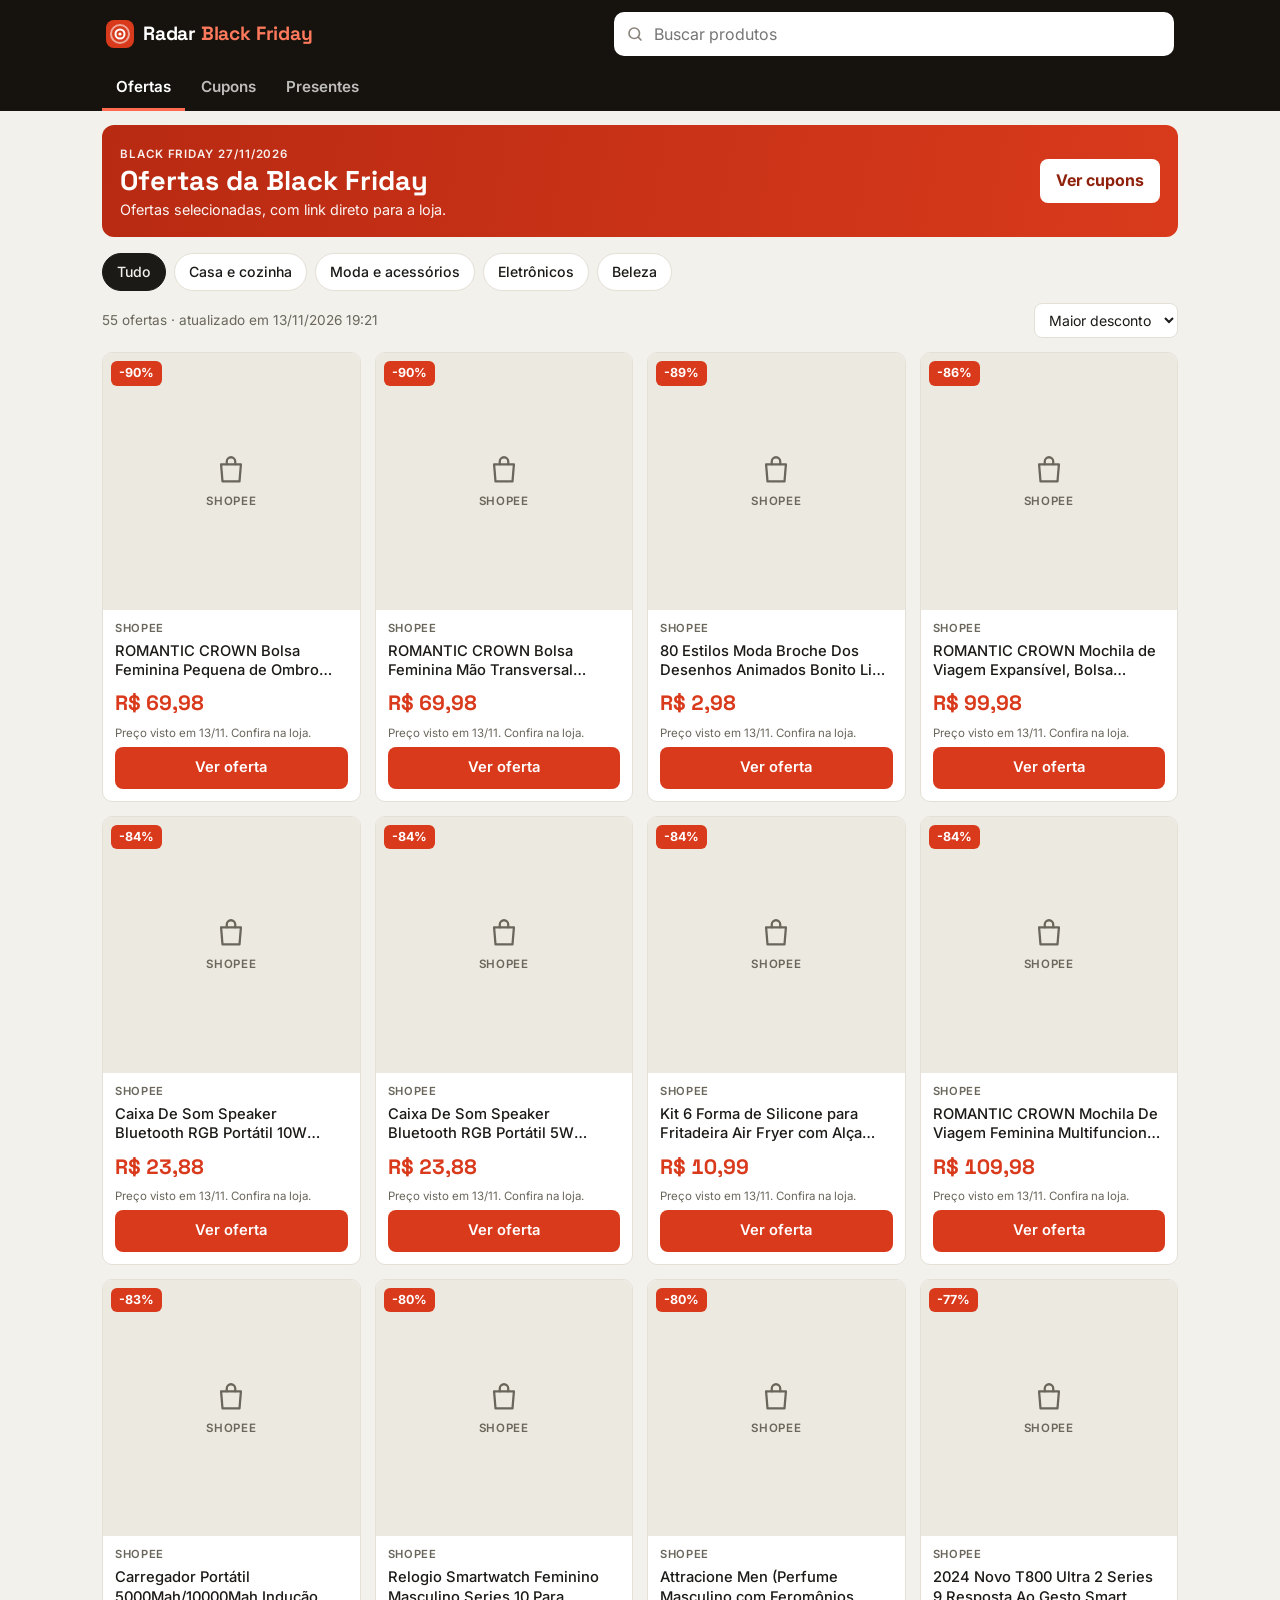
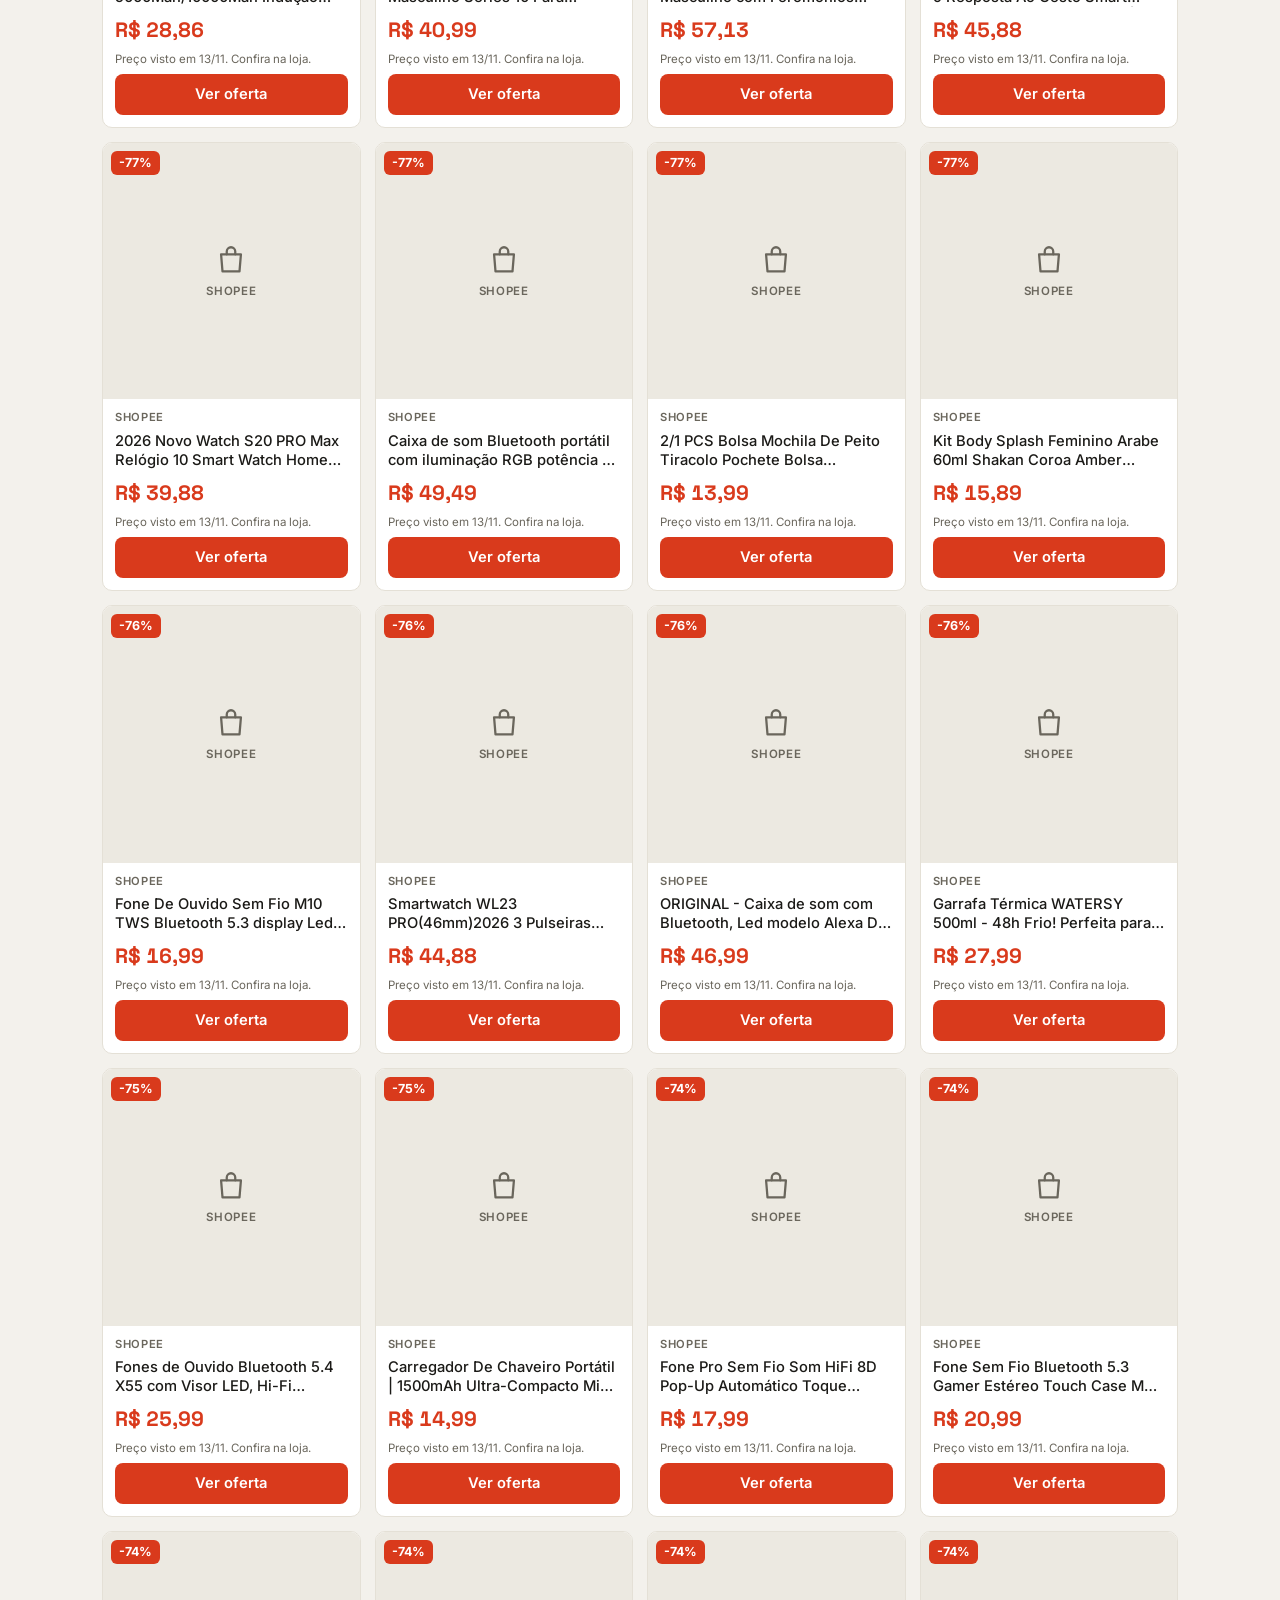
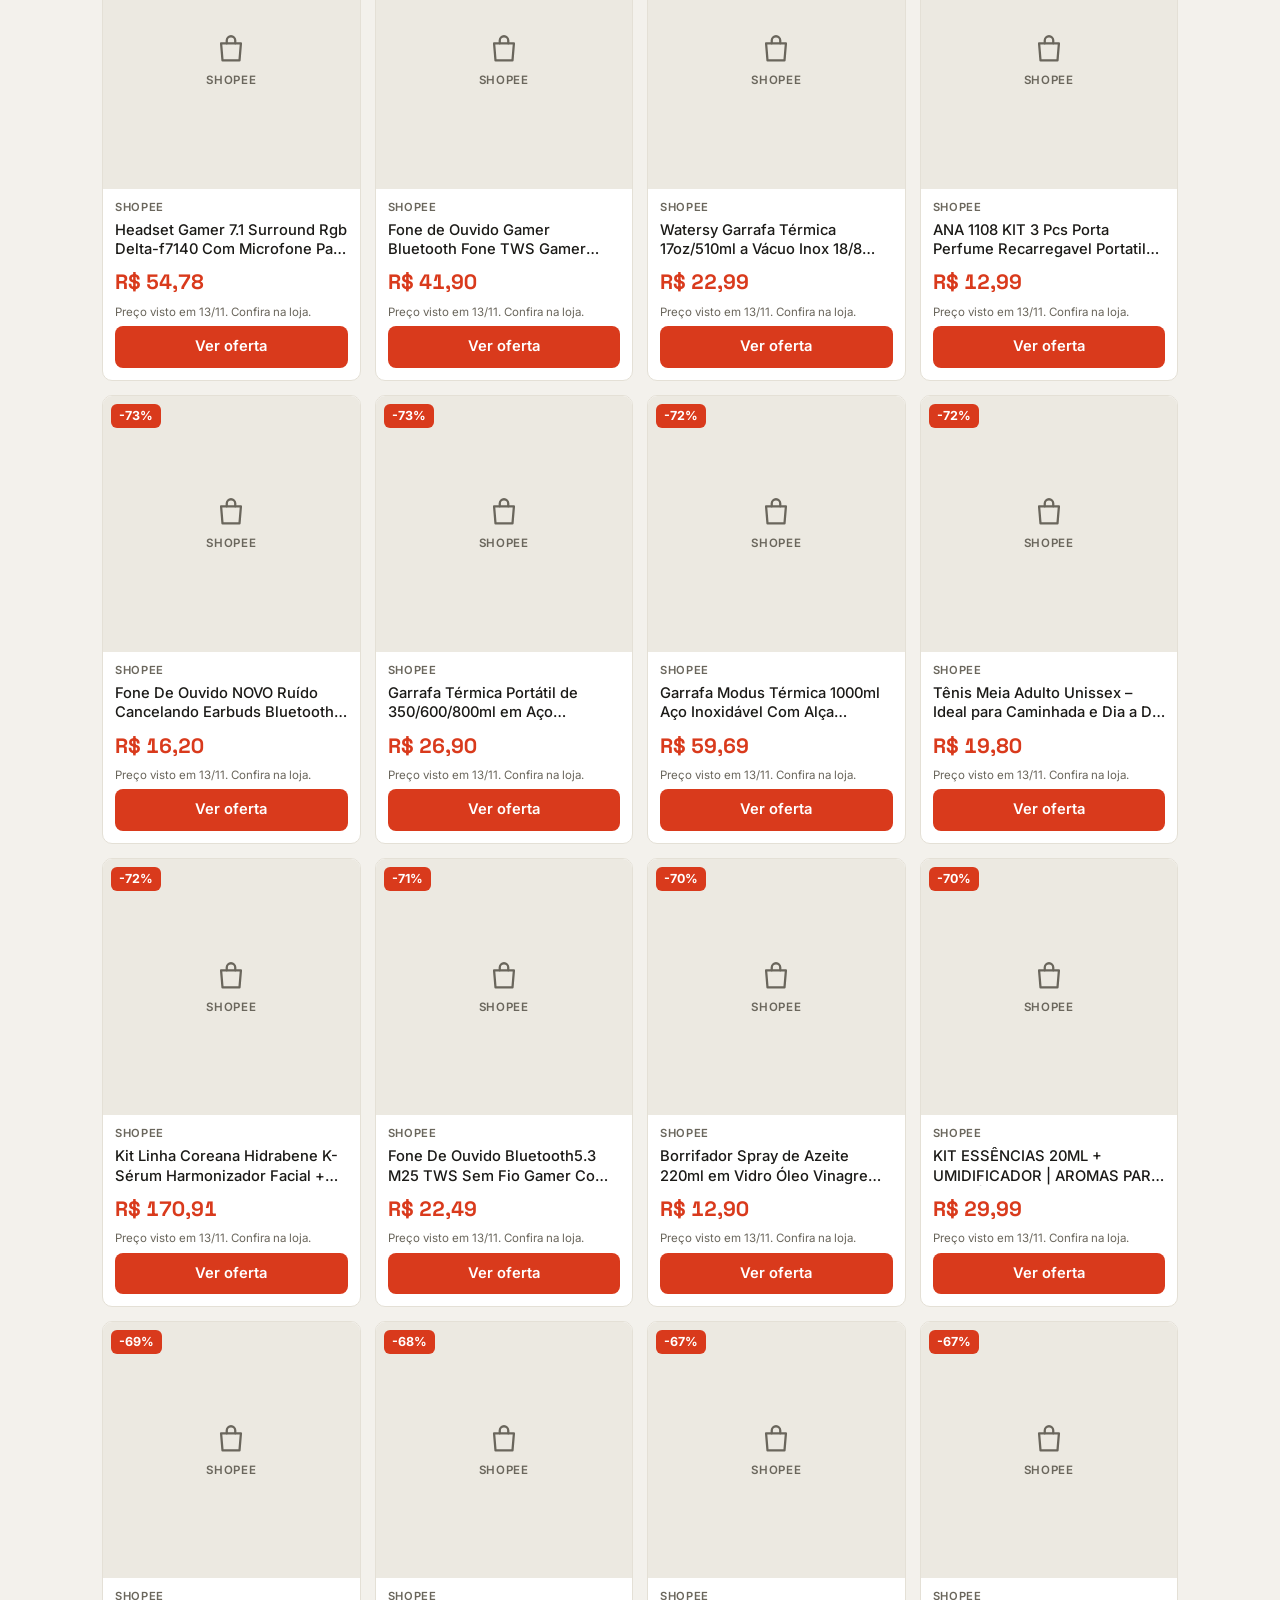
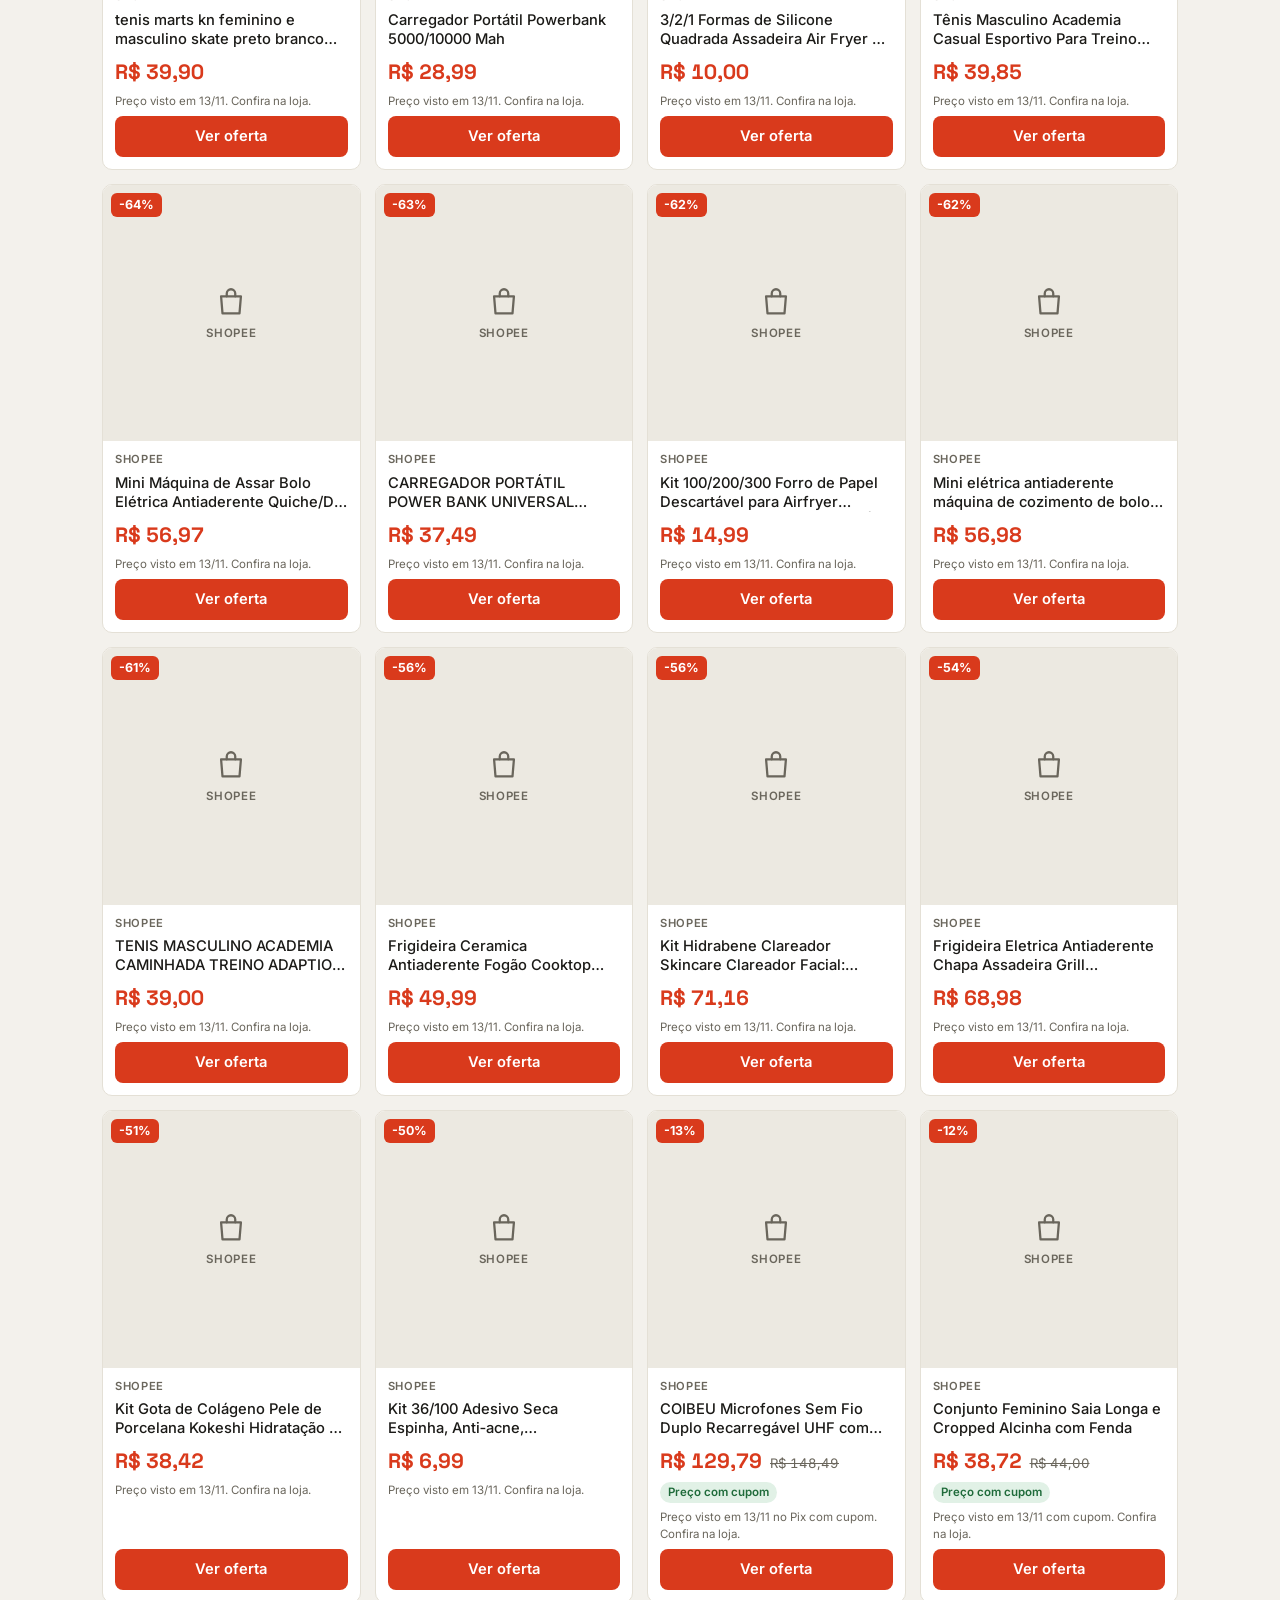
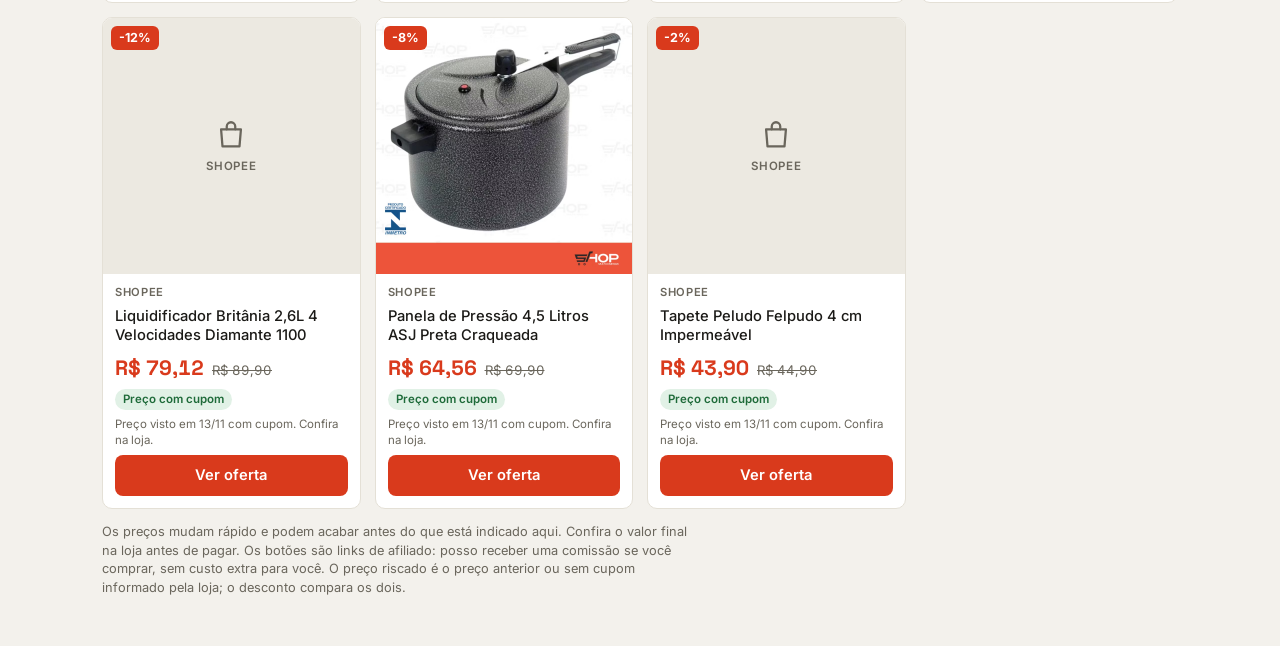
==== commit 1ca5e91b: "Update index.html" ====
--- a/index.html
+++ b/index.html
@@ -6,6 +6,7 @@
 <title>Radar Black Friday</title>
 <meta name="description" content="Ofertas da Black Friday com link direto para a loja. Filtre por categoria e compare preços.">
 <meta name="theme-color" content="#16130f">
+  <link rel="manifest" href="manifest.json">
 <link rel="stylesheet" href="https://fonts.googleapis.com/css2?family=Inter:wght@400;500;600&family=Space+Grotesk:wght@500;700&display=swap">
 <style>
 :root {
@@ -102,6 +103,7 @@
   <nav class="tabs" aria-label="Seções">
     <a href="./" aria-current="page">Ofertas</a>
     <a href="cupons.html">Cupons</a>
+    <a href="presentes.html">Presentes</a>
   </nav>
 </header>
 
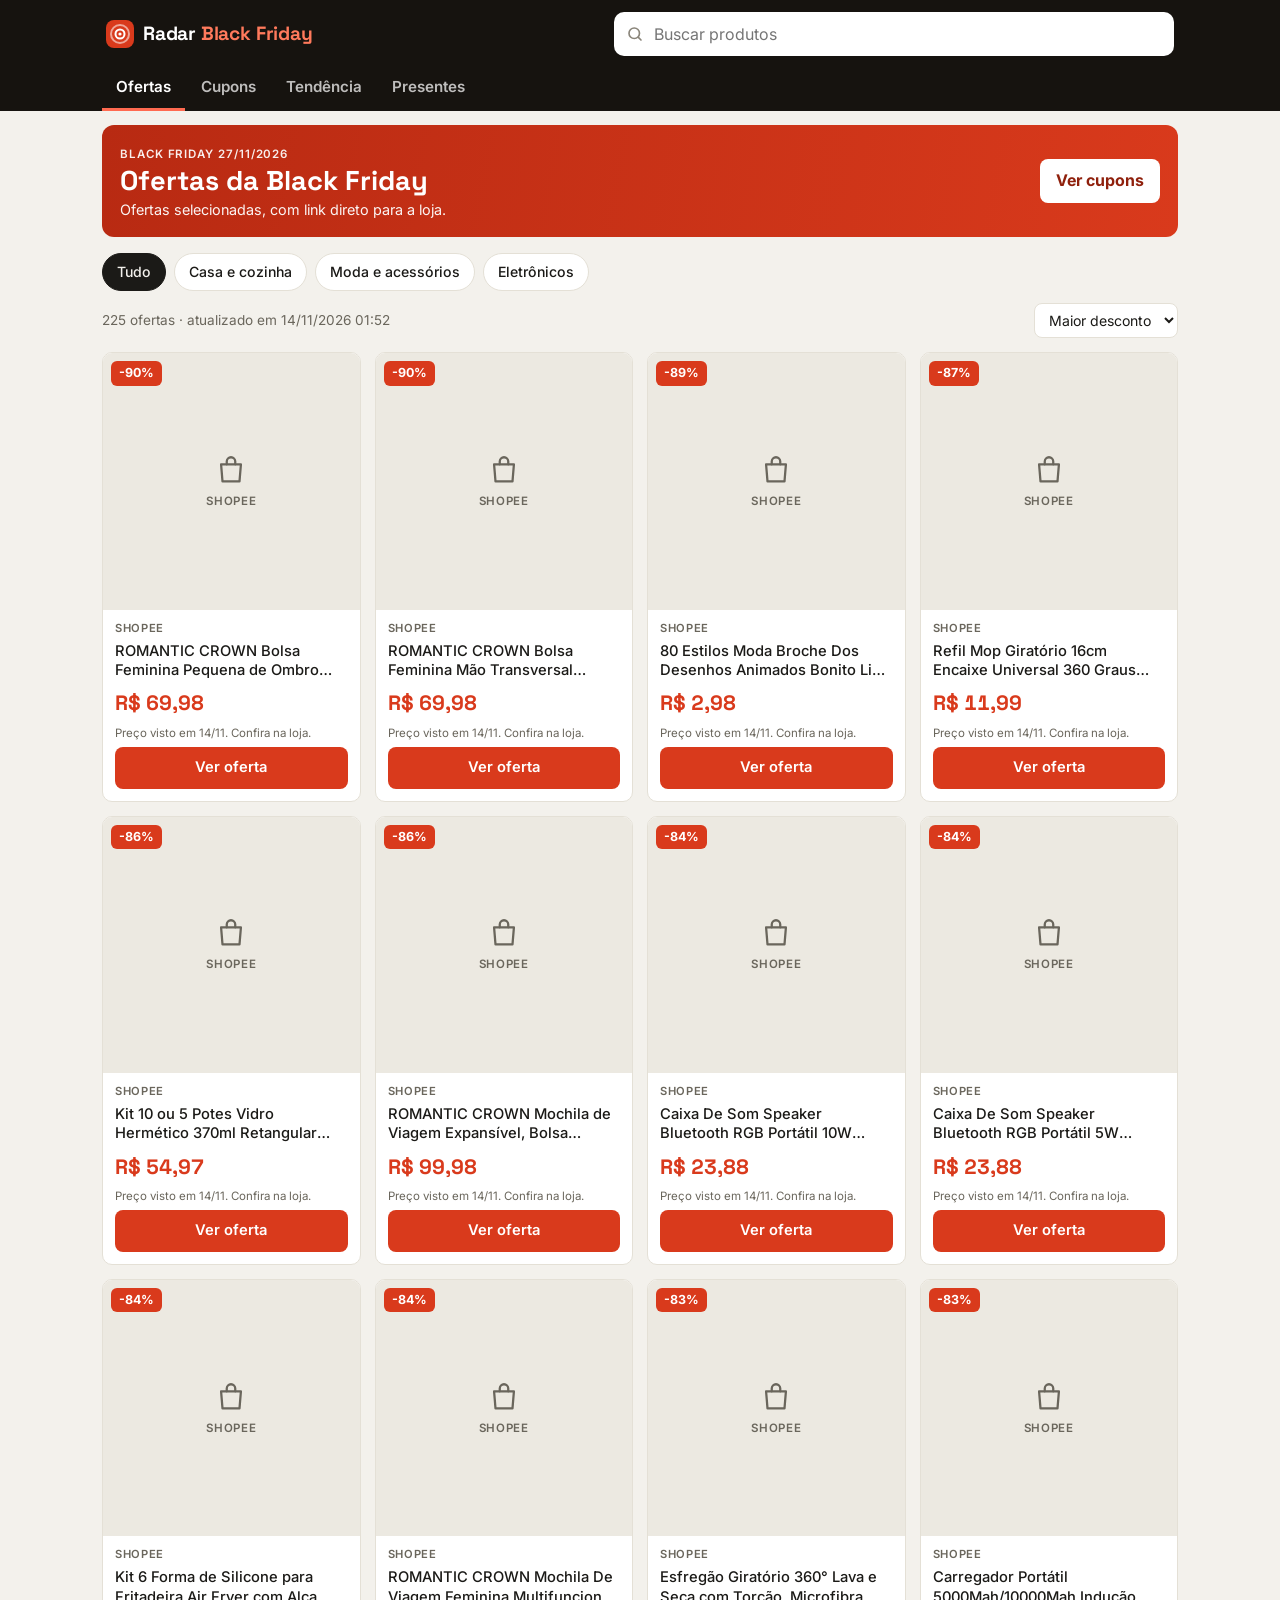
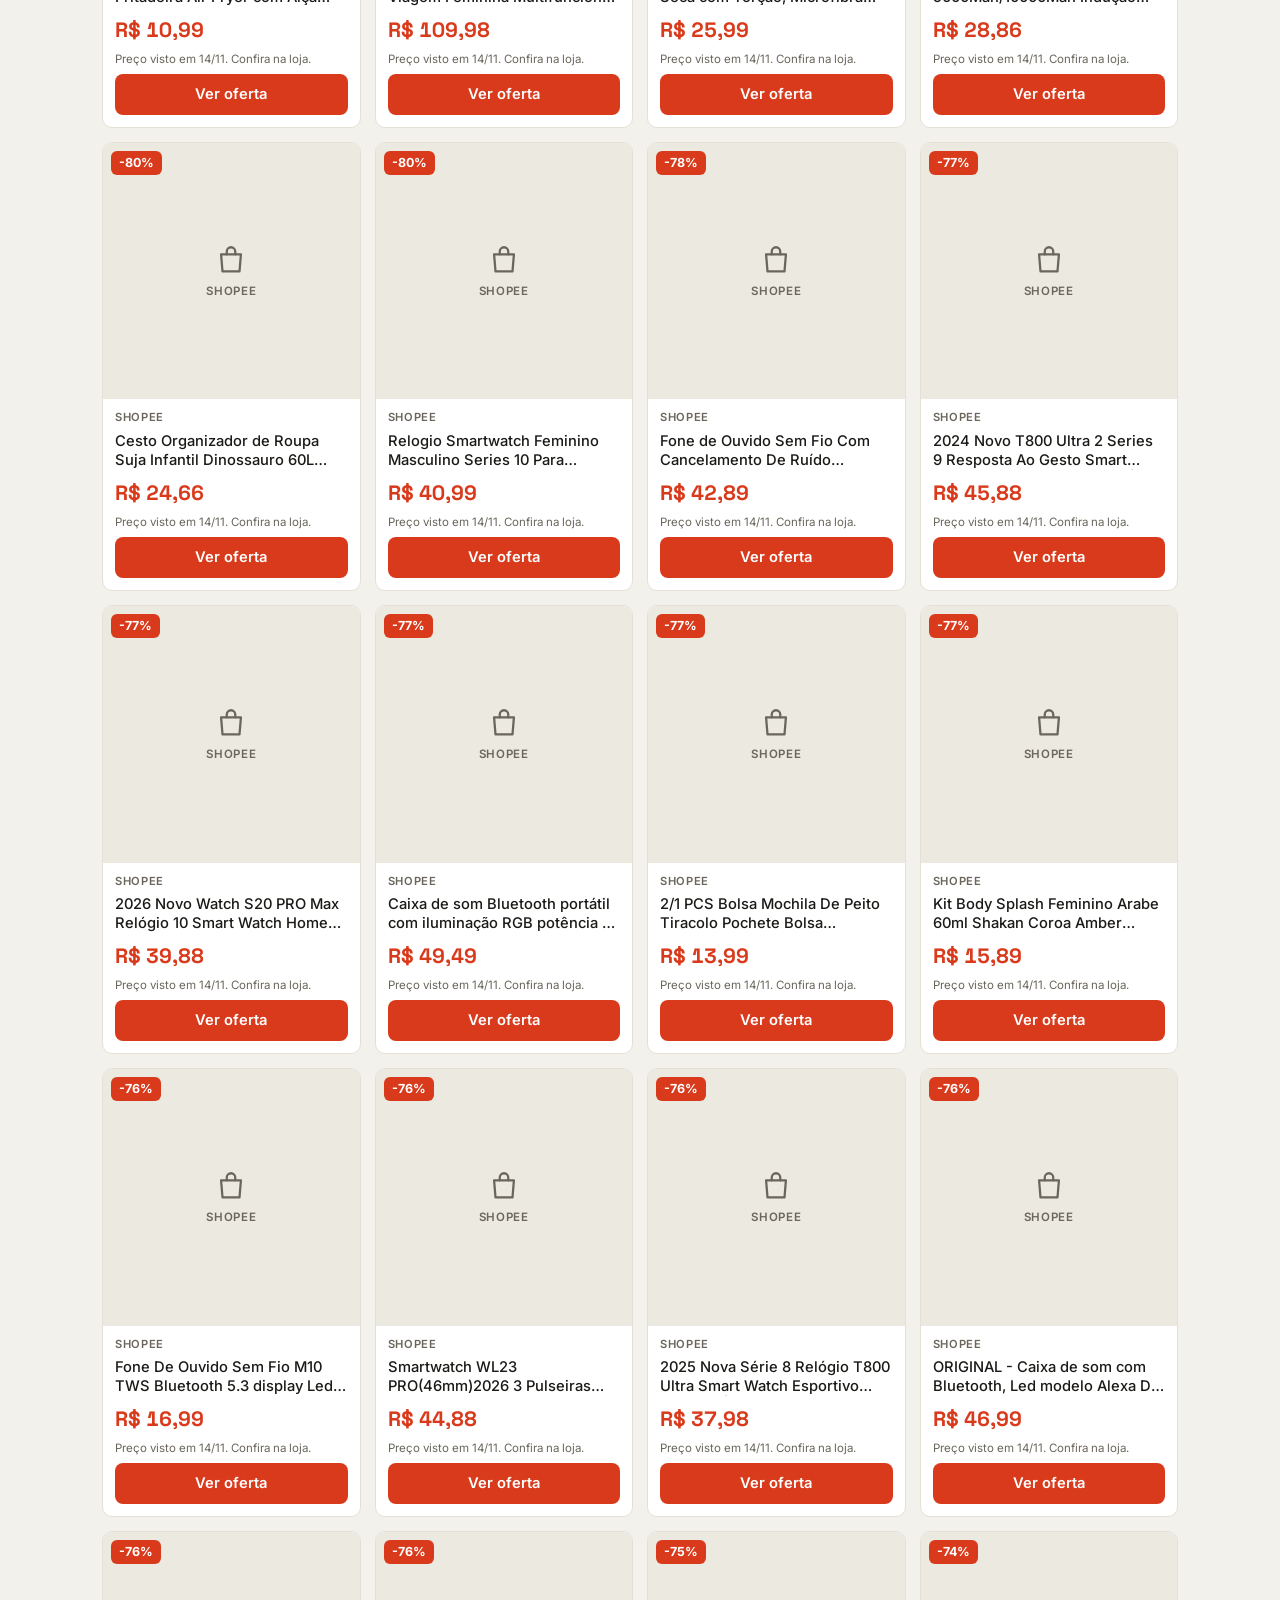
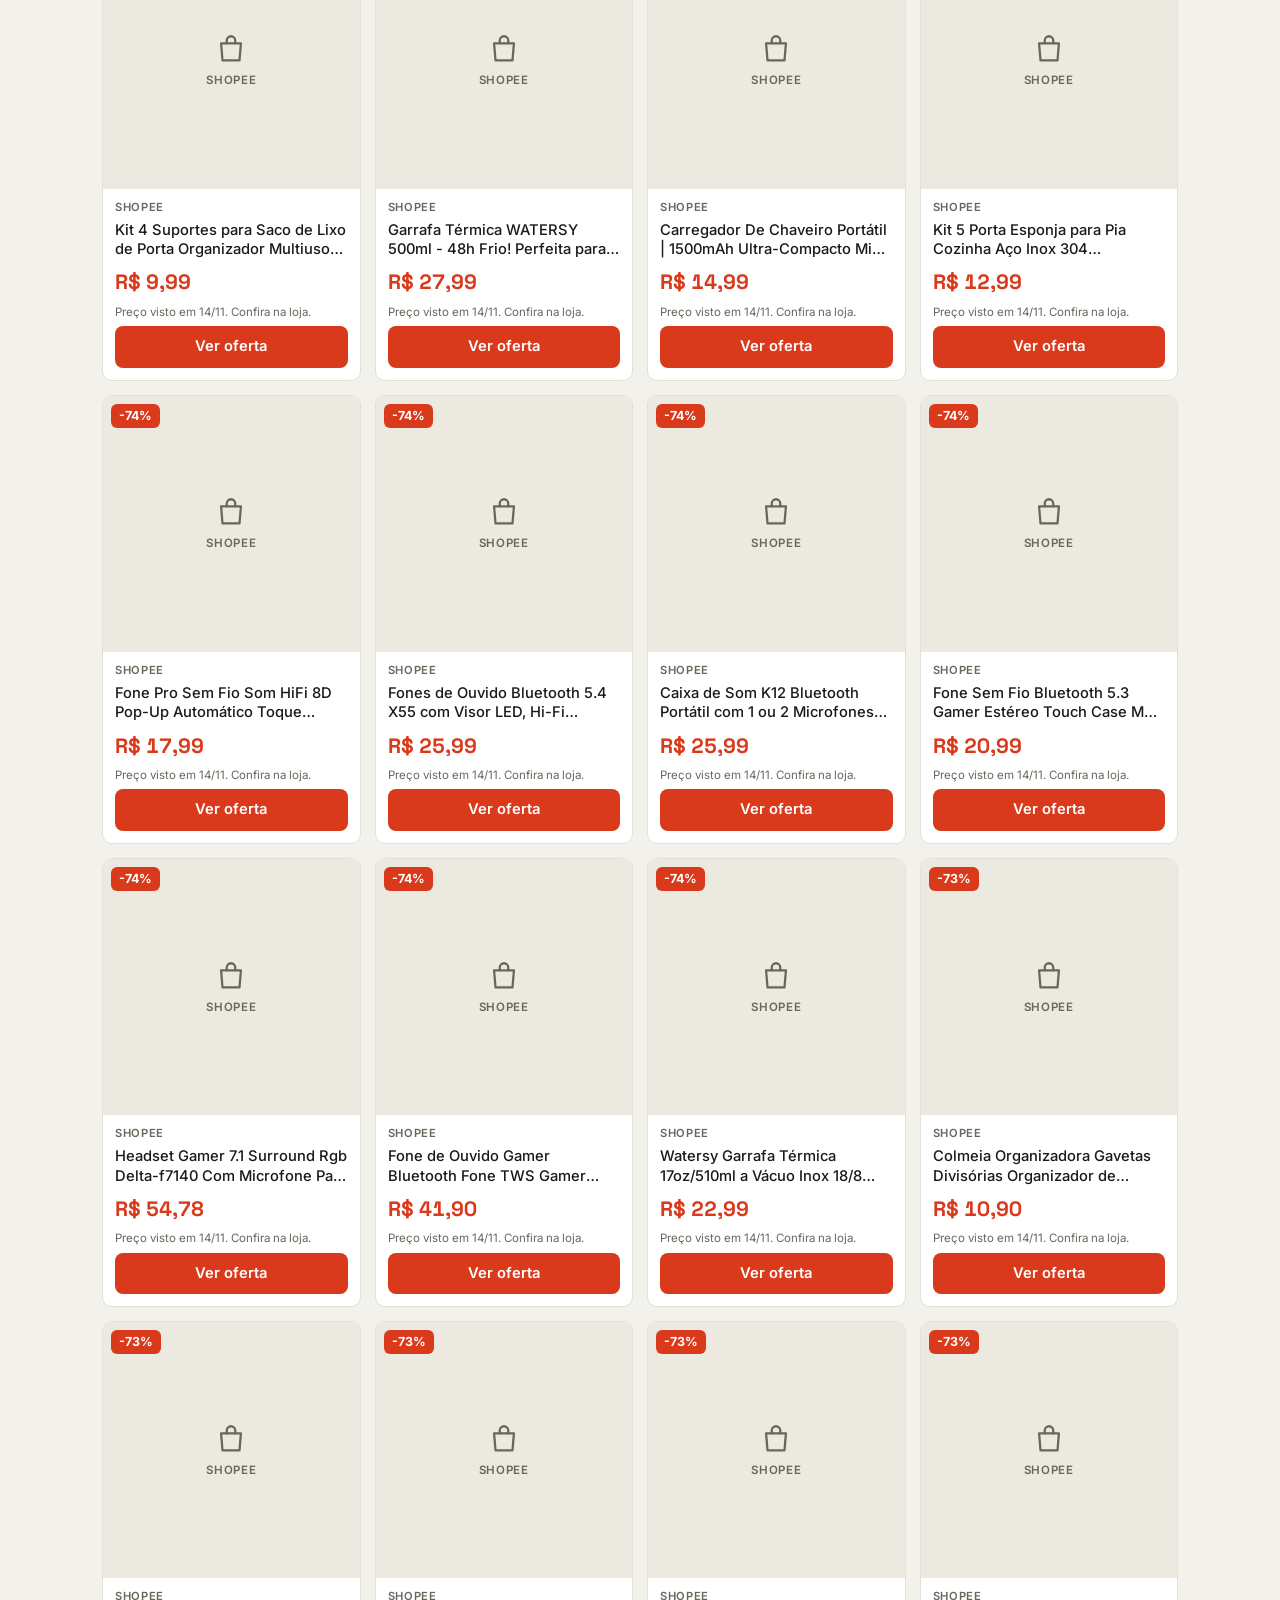
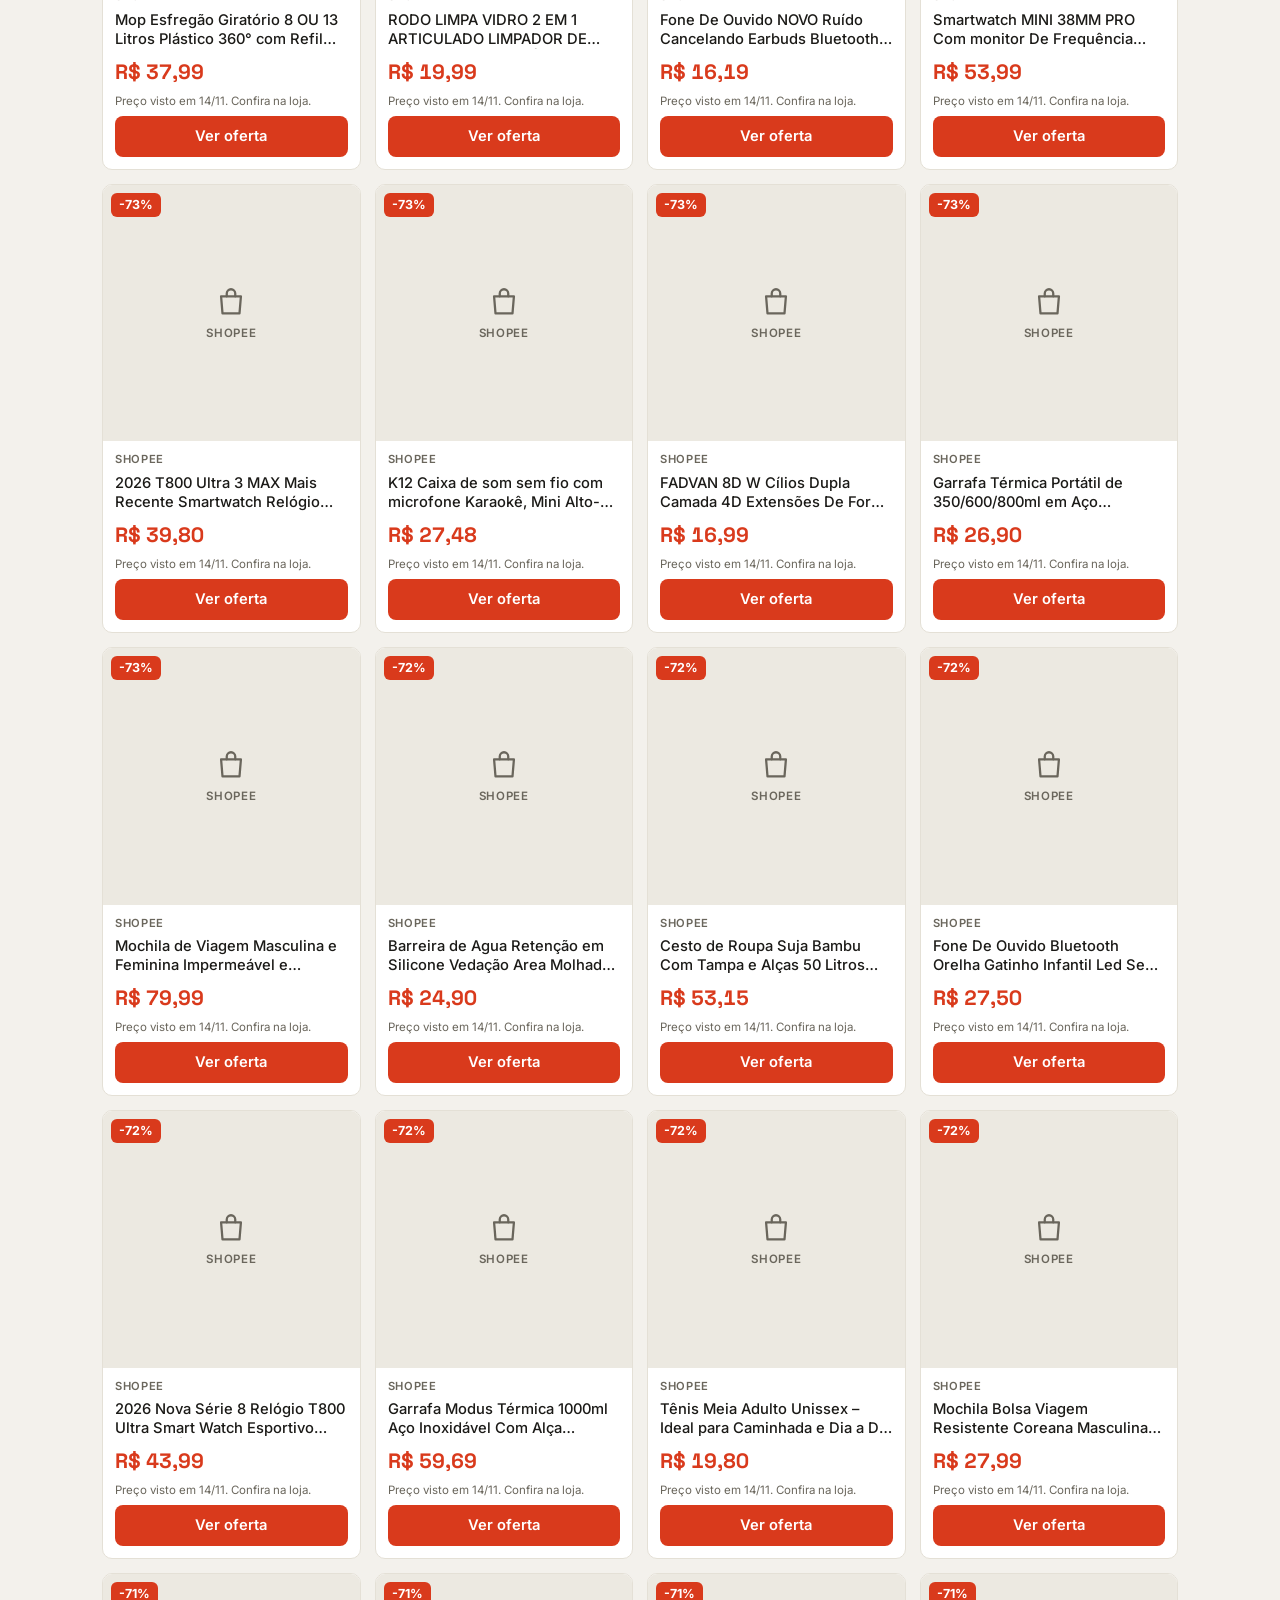
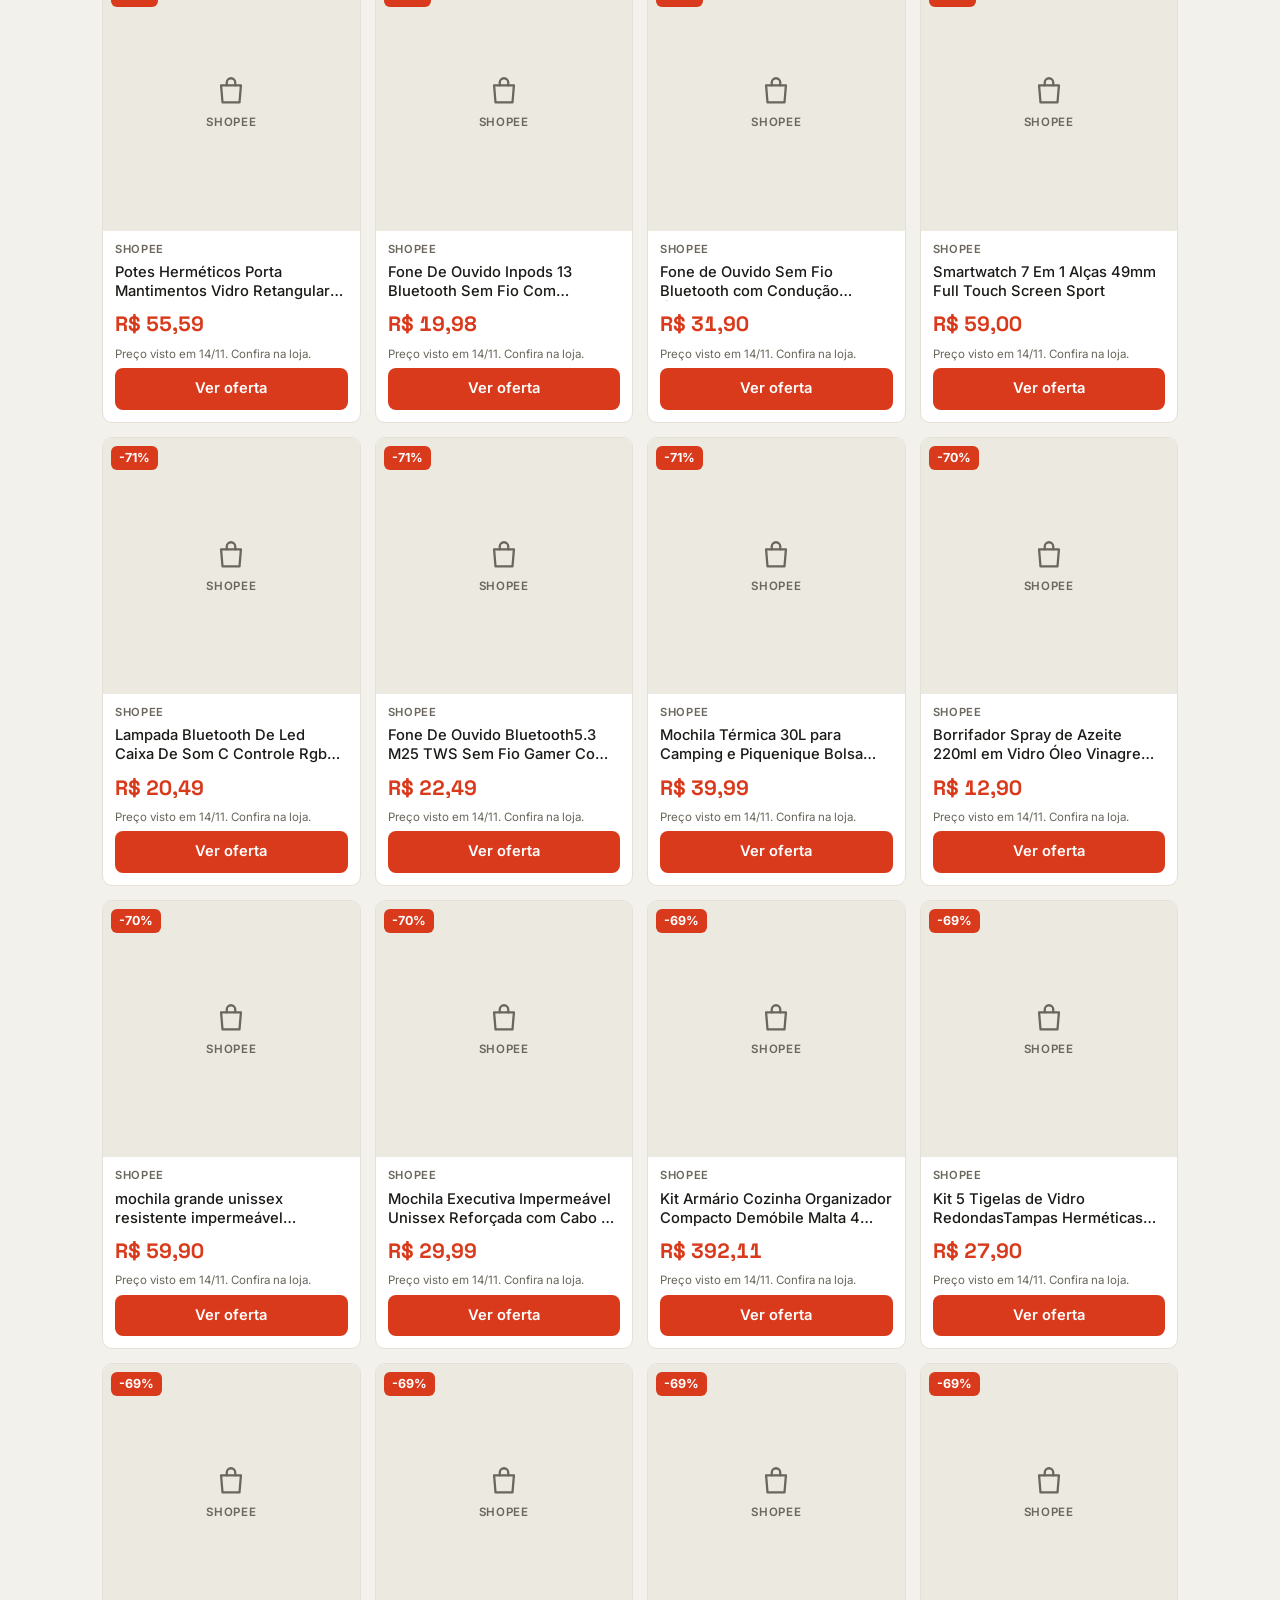
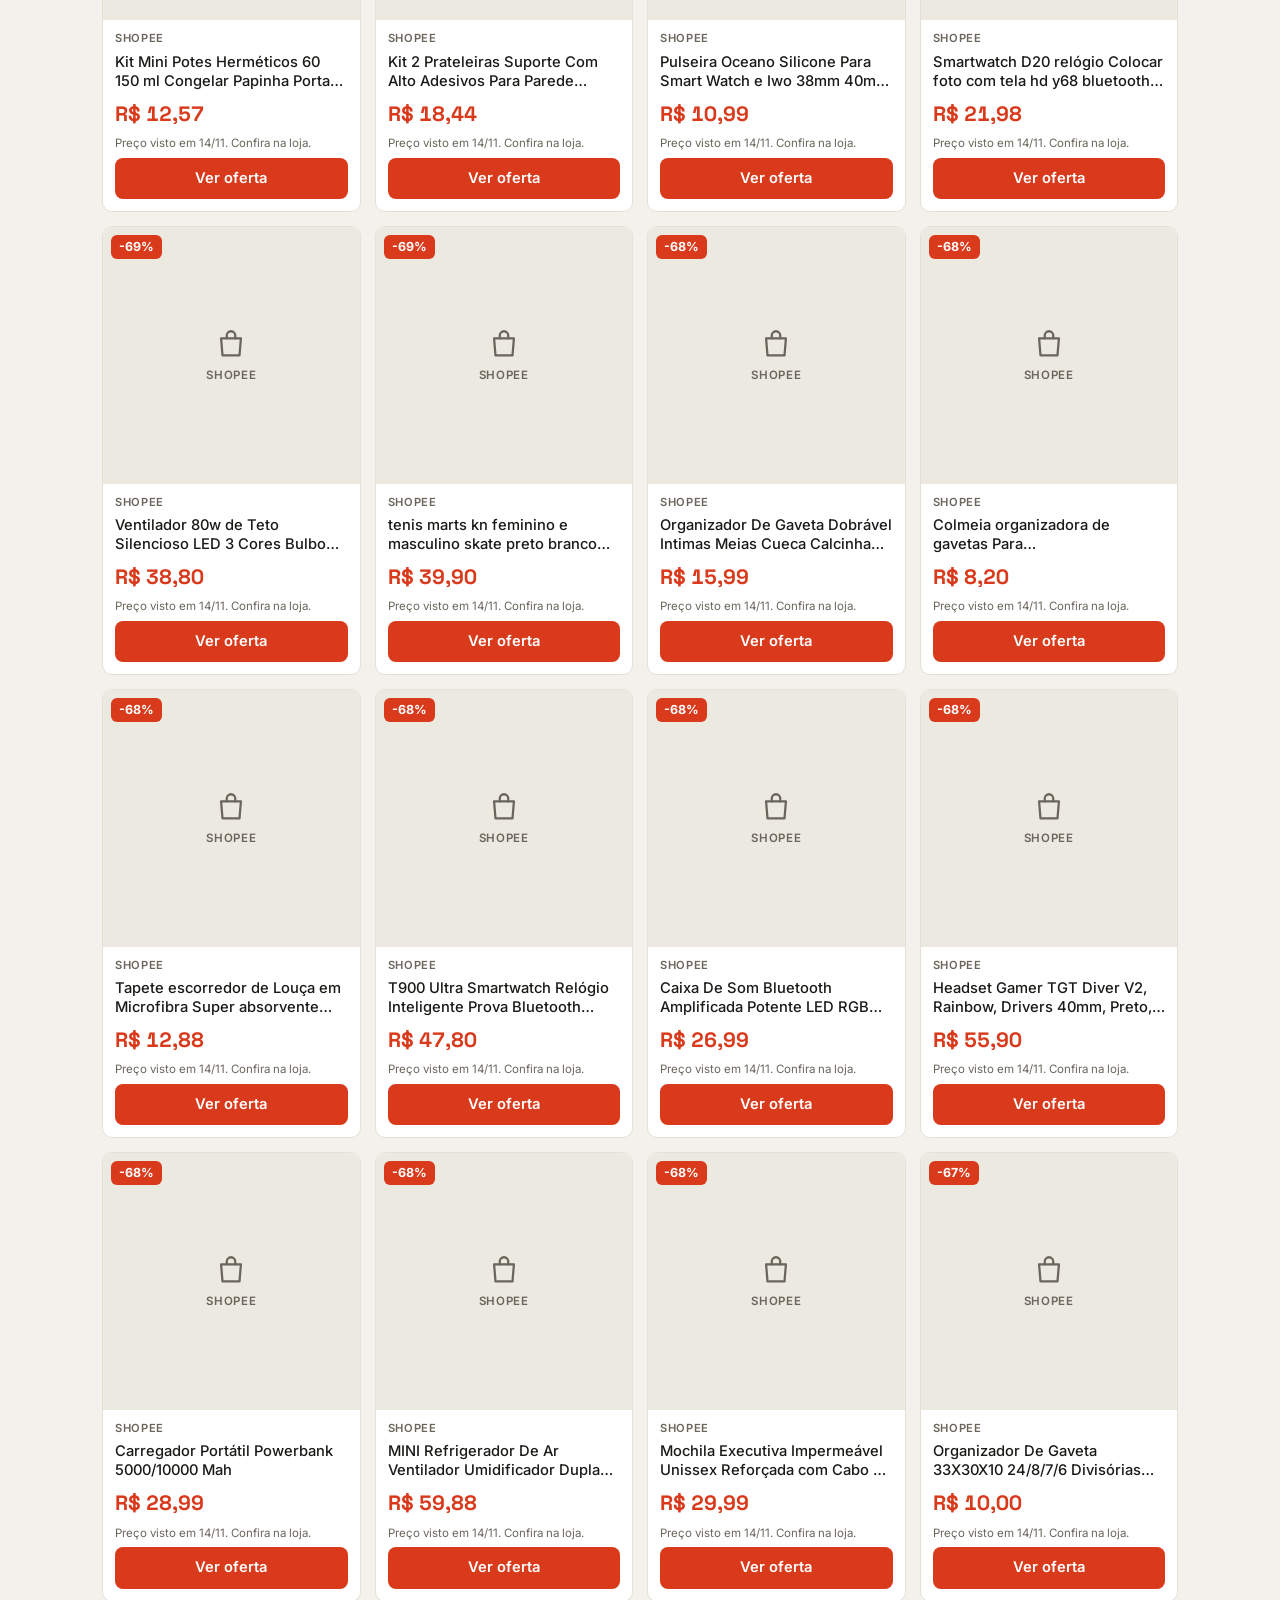
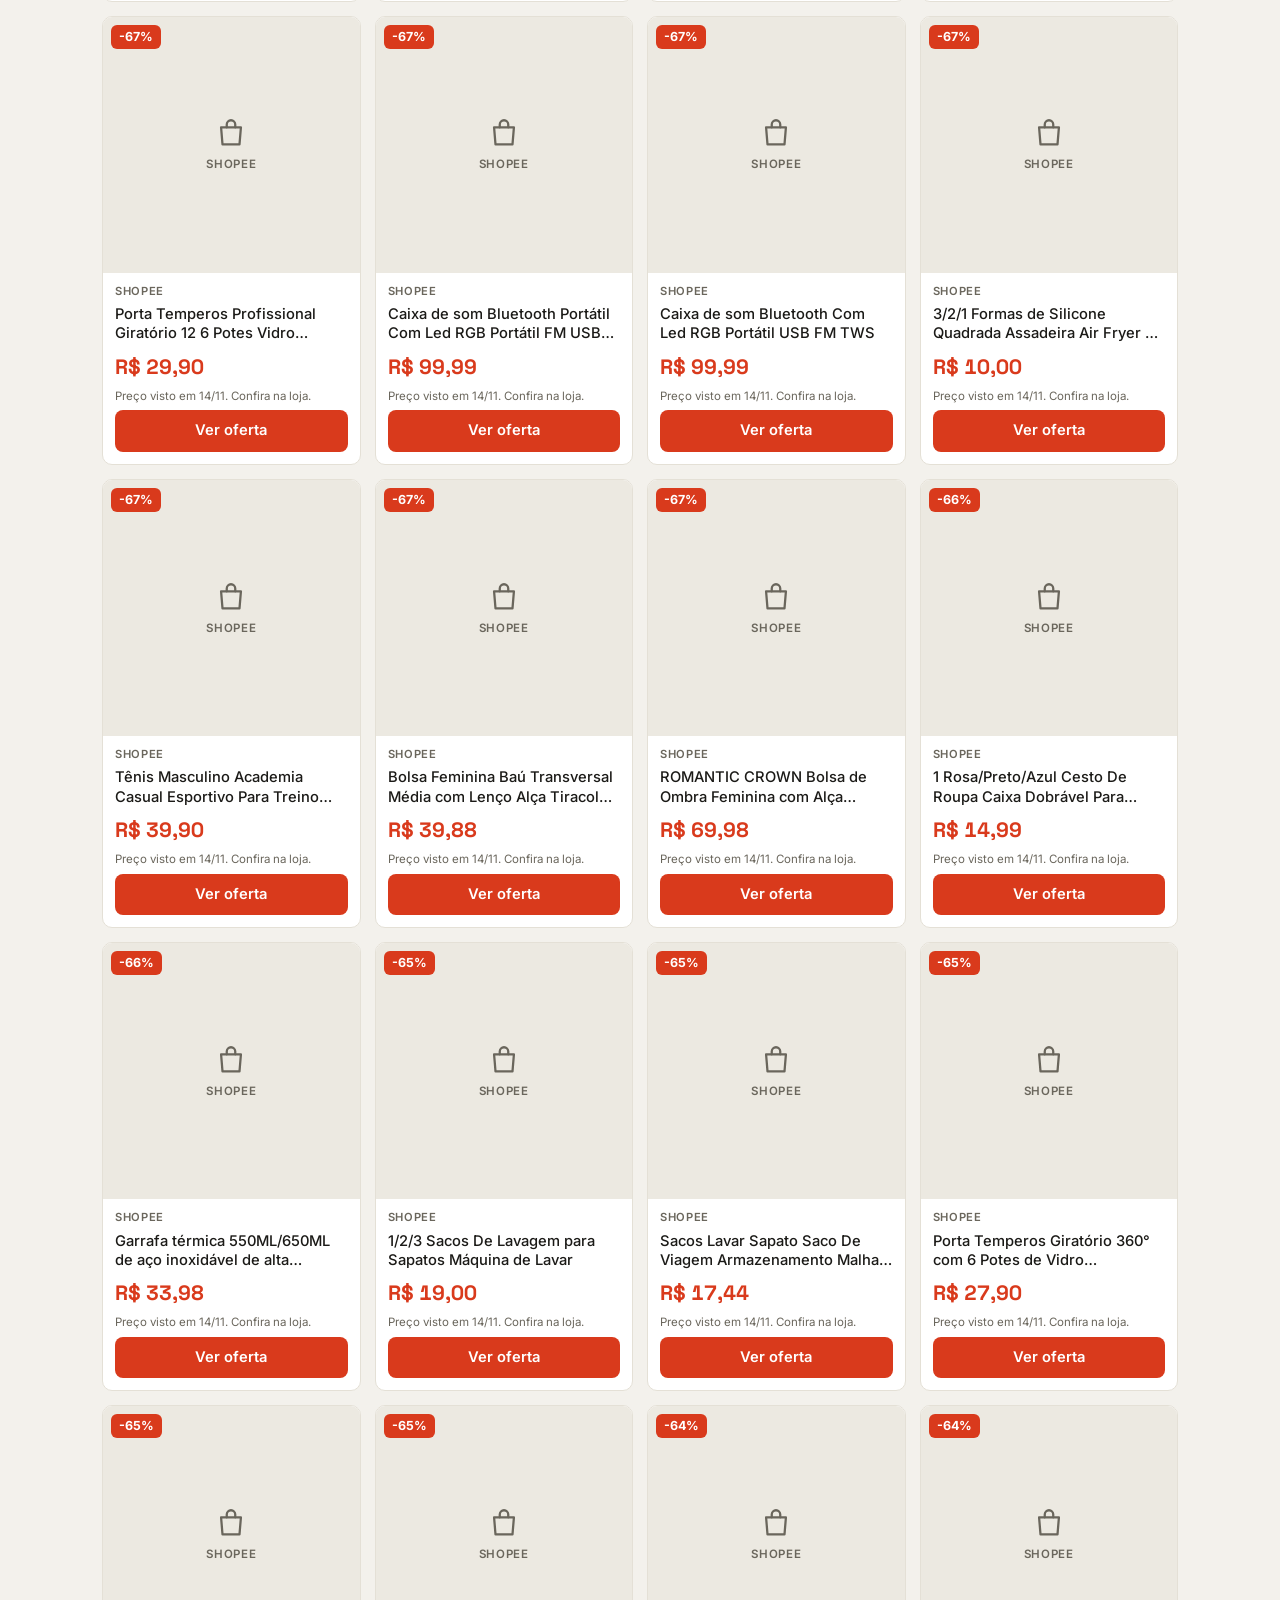
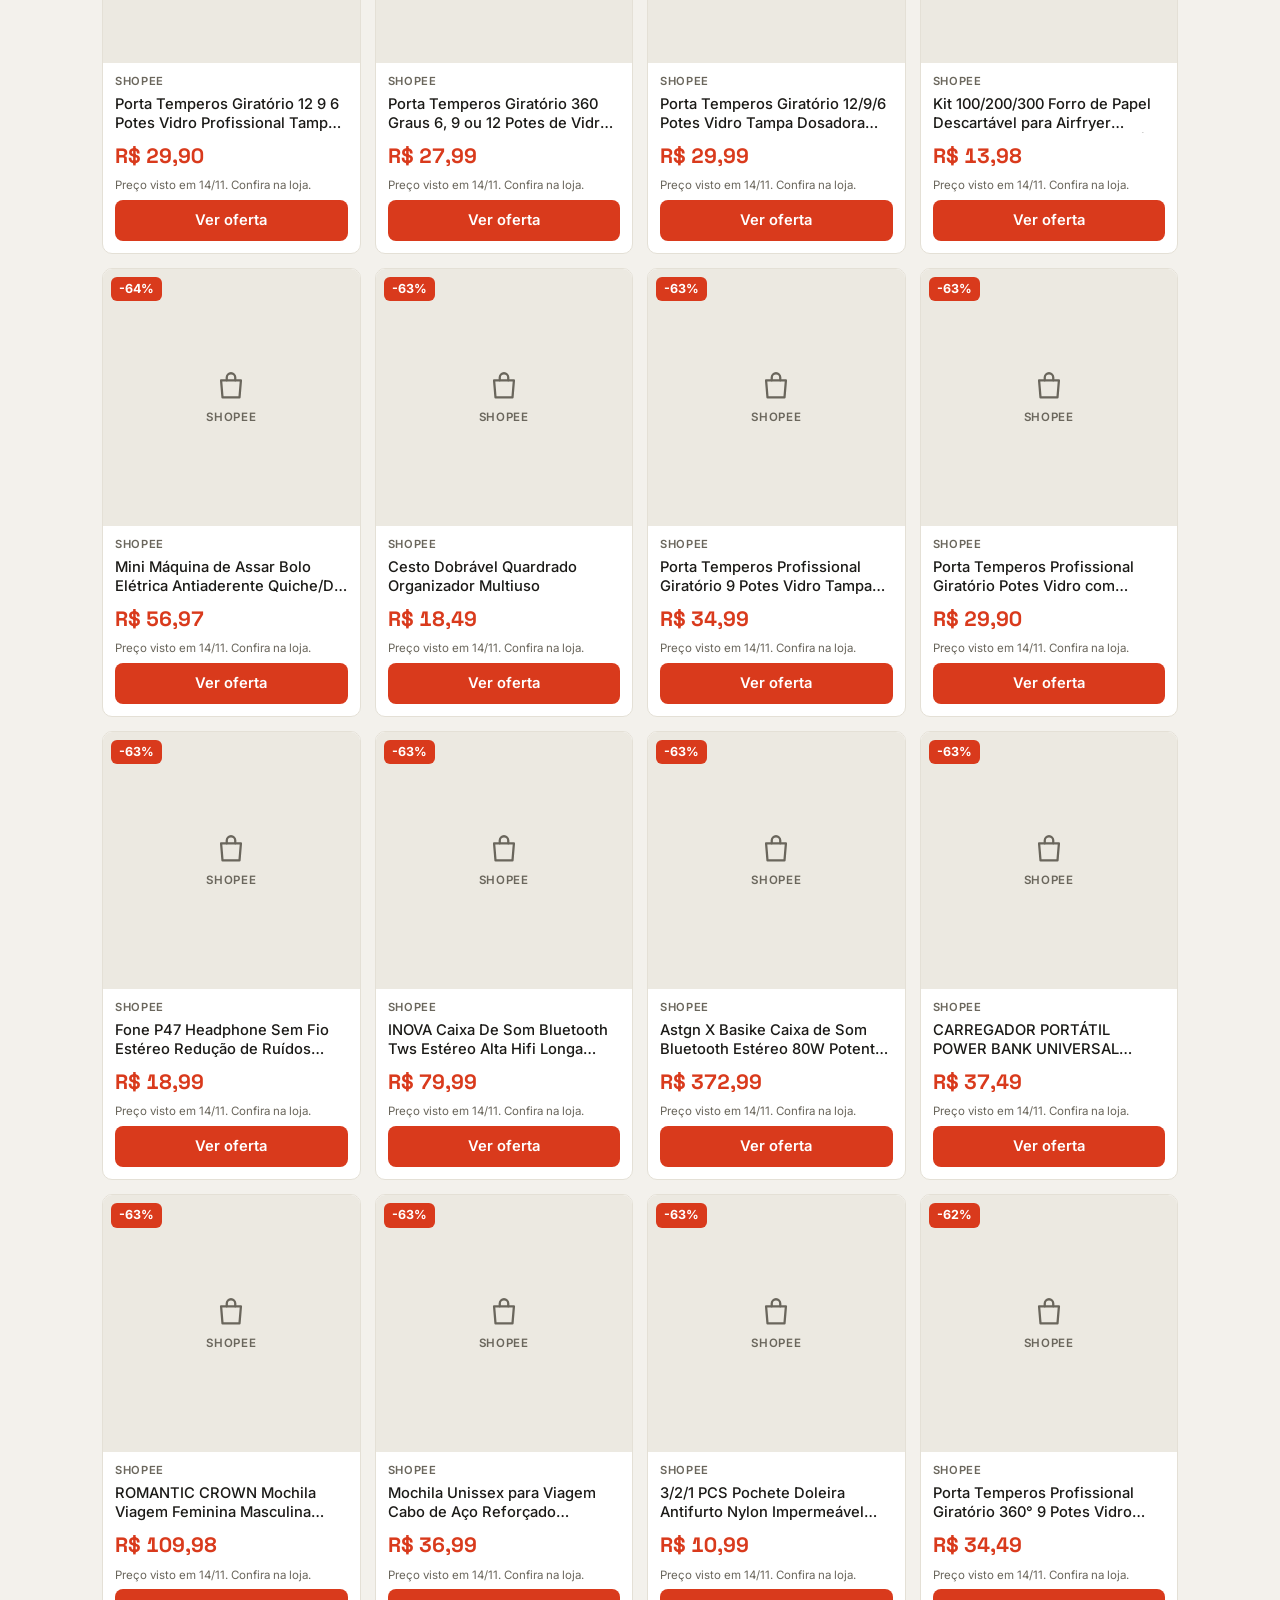
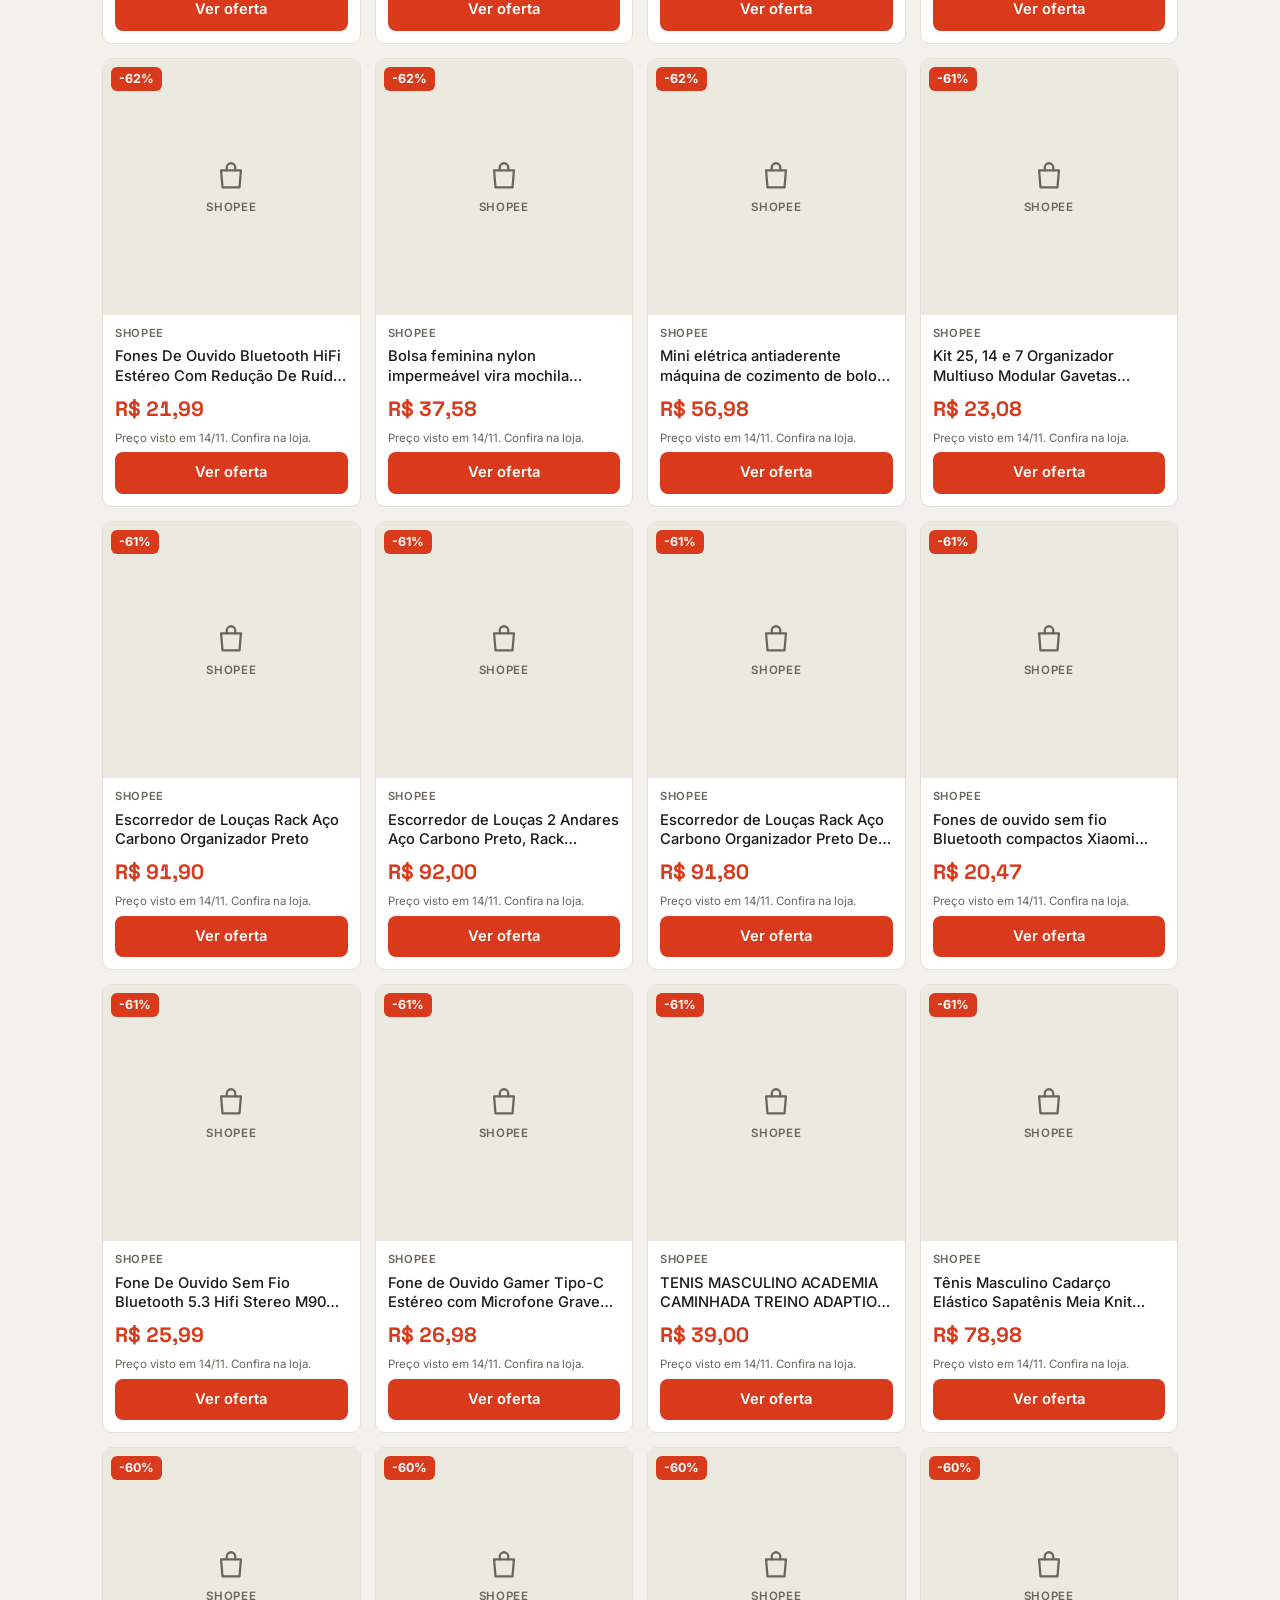
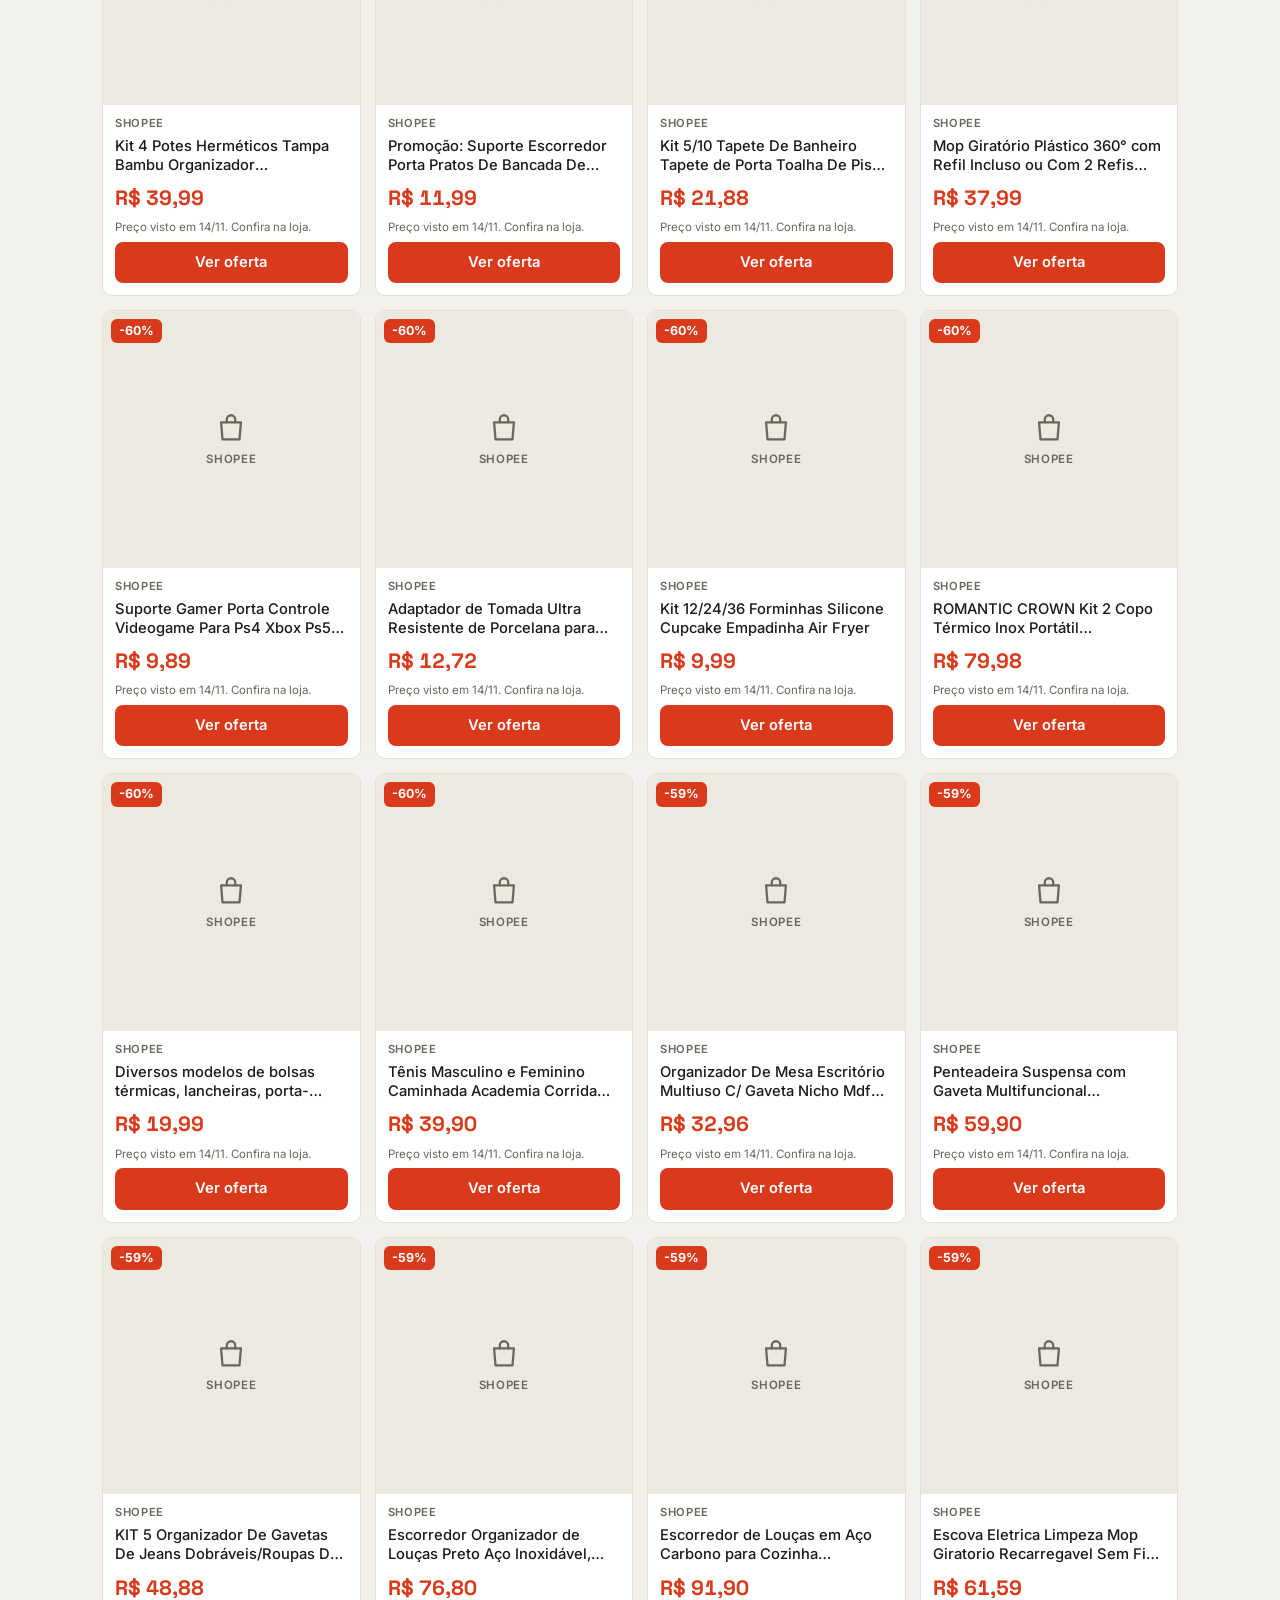
==== commit f3a6b610: "Update index.html" ====
--- a/index.html
+++ b/index.html
@@ -7,6 +7,7 @@
 <meta name="description" content="Ofertas da Black Friday com link direto para a loja. Filtre por categoria e compare preços.">
 <meta name="theme-color" content="#16130f">
   <link rel="manifest" href="manifest.json">
+  <script async src="analytics.js"></script>
 <link rel="stylesheet" href="https://fonts.googleapis.com/css2?family=Inter:wght@400;500;600&family=Space+Grotesk:wght@500;700&display=swap">
 <style>
 :root {
@@ -103,6 +104,7 @@
   <nav class="tabs" aria-label="Seções">
     <a href="./" aria-current="page">Ofertas</a>
     <a href="cupons.html">Cupons</a>
+    <a href="tendencia.html">Tendência</a>
     <a href="presentes.html">Presentes</a>
   </nav>
 </header>
